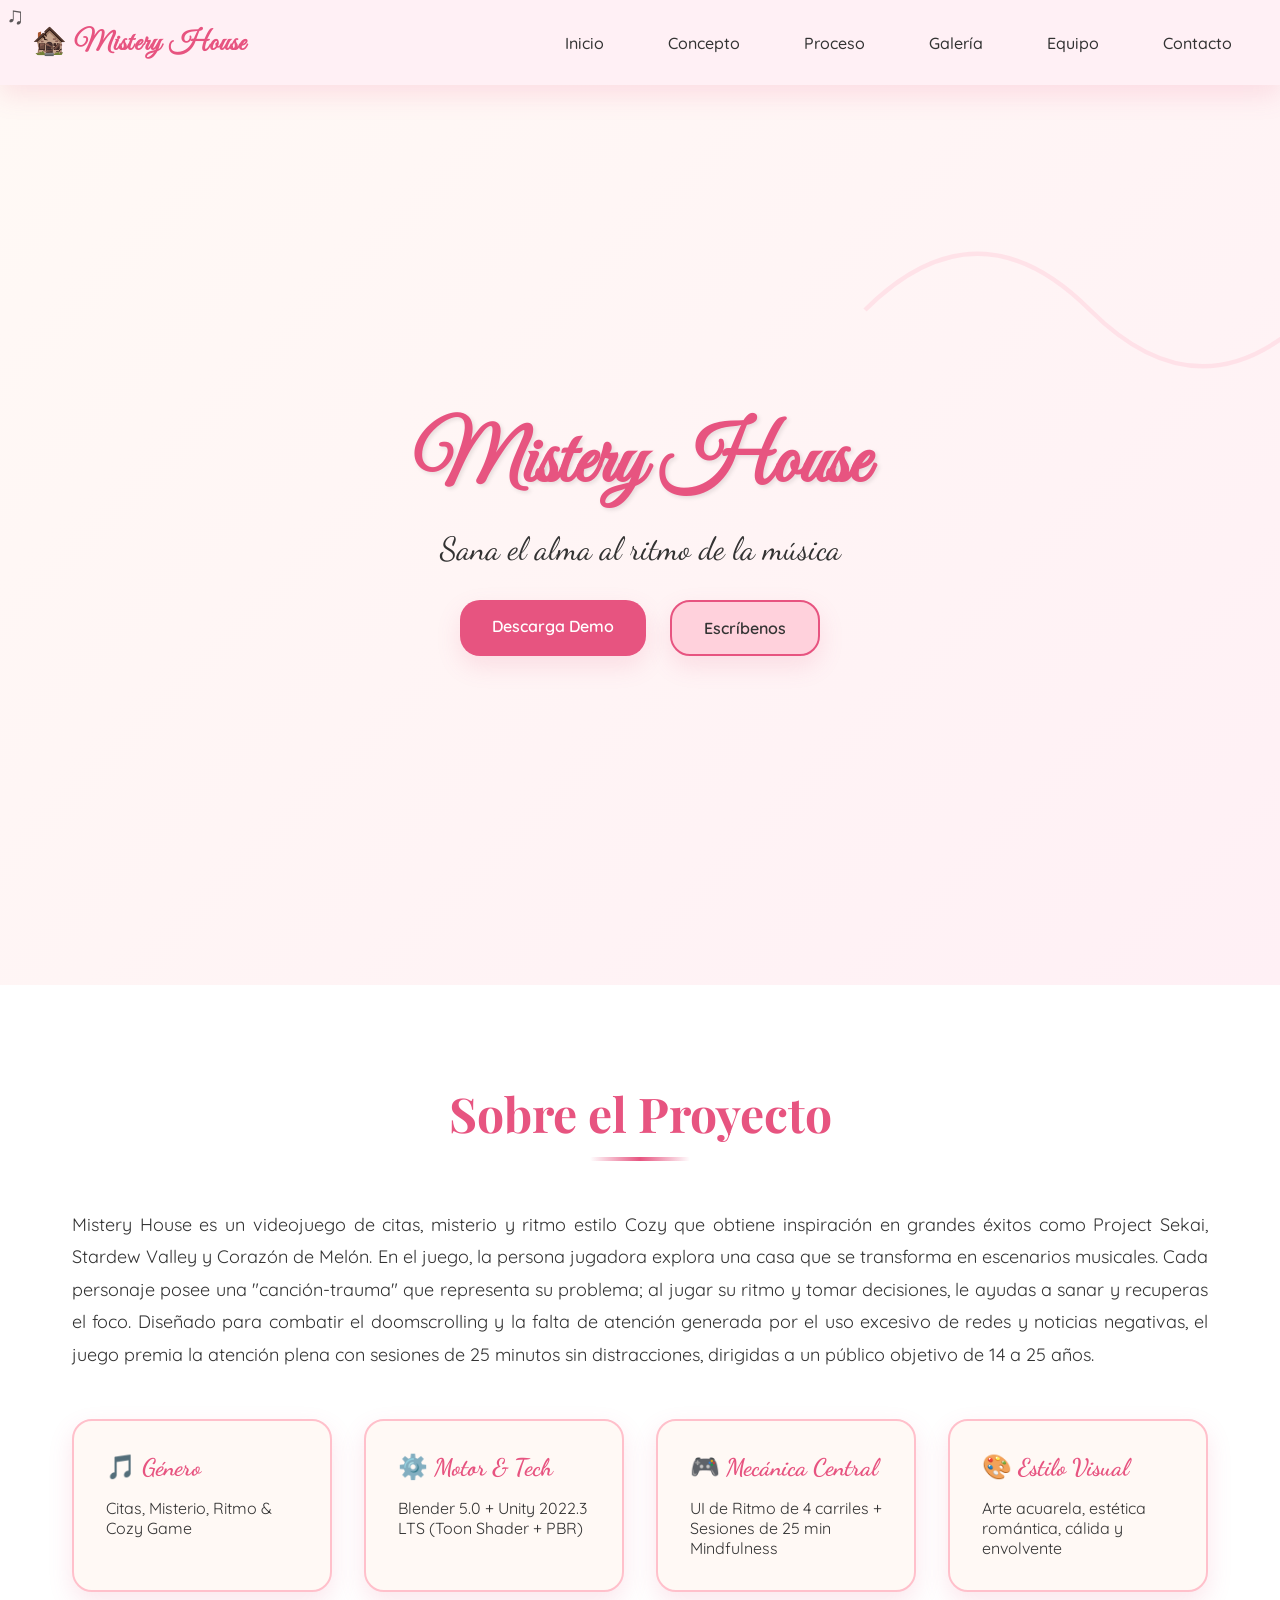
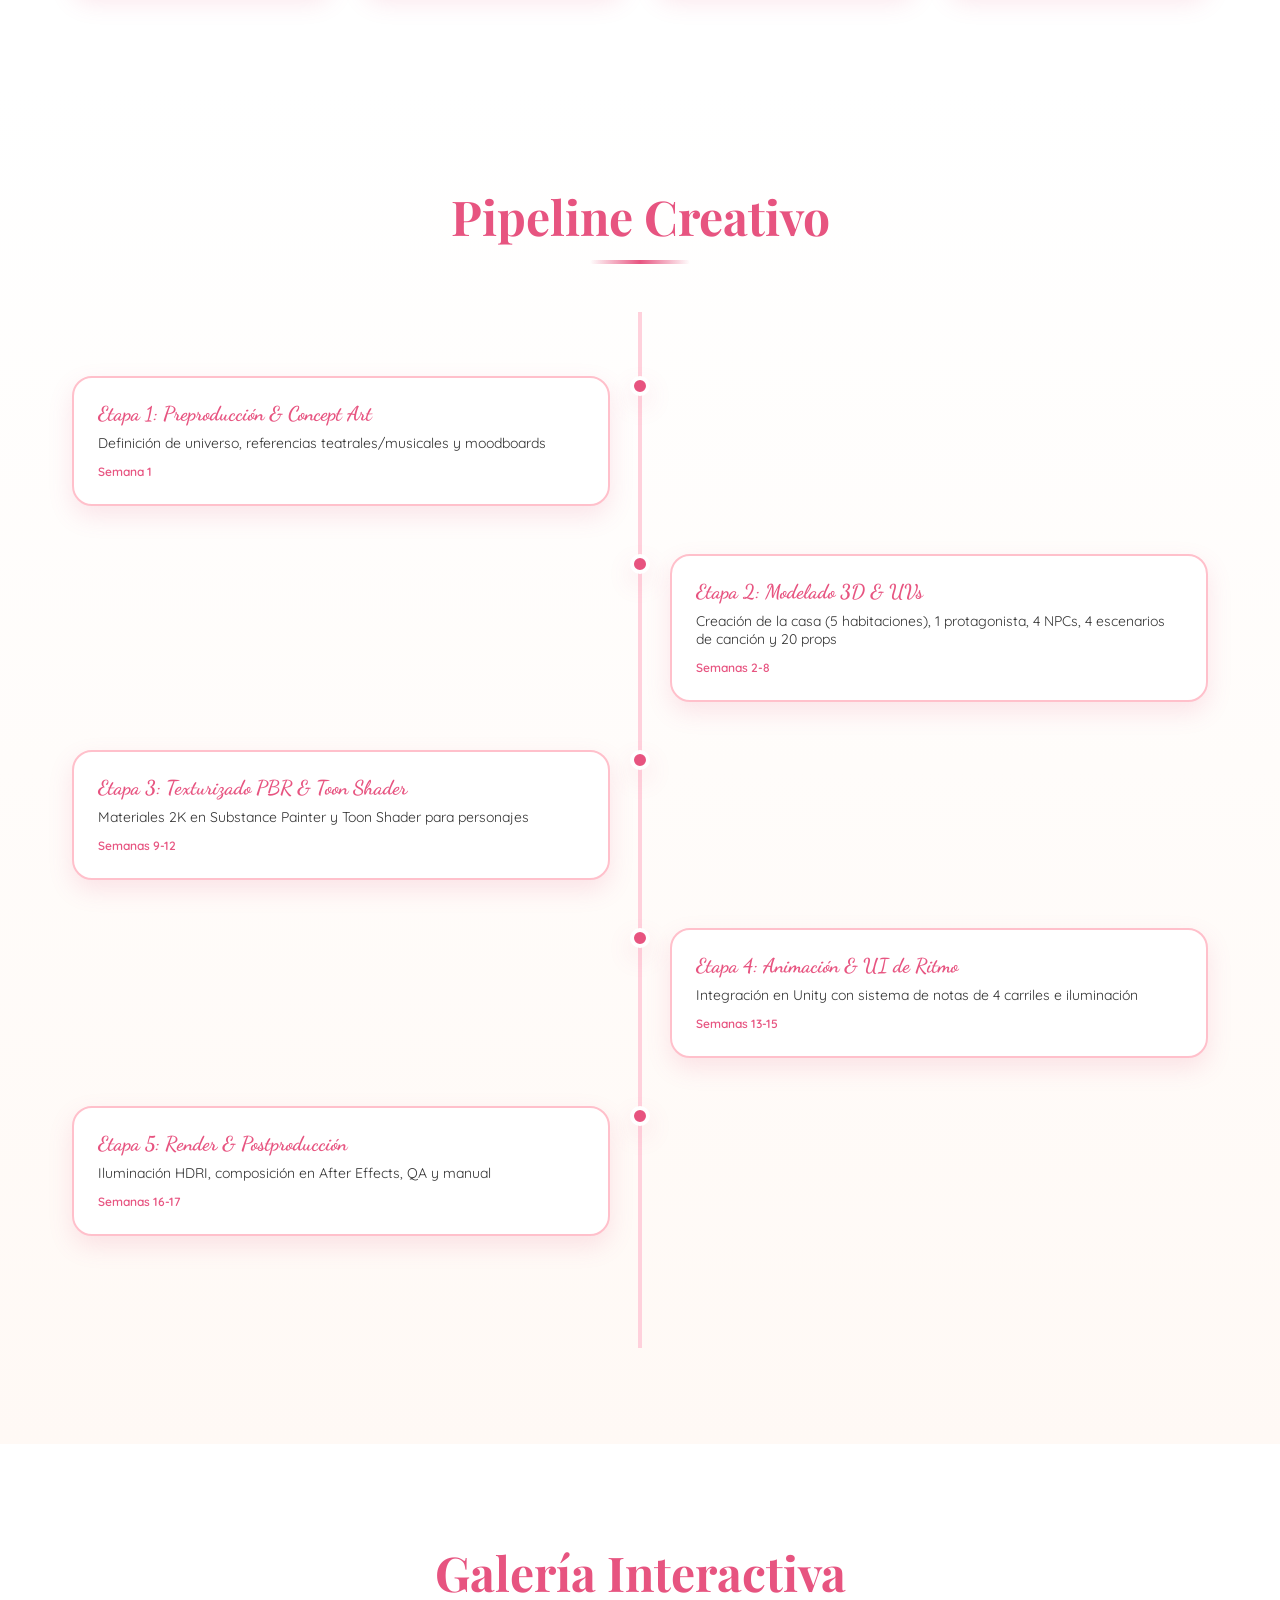
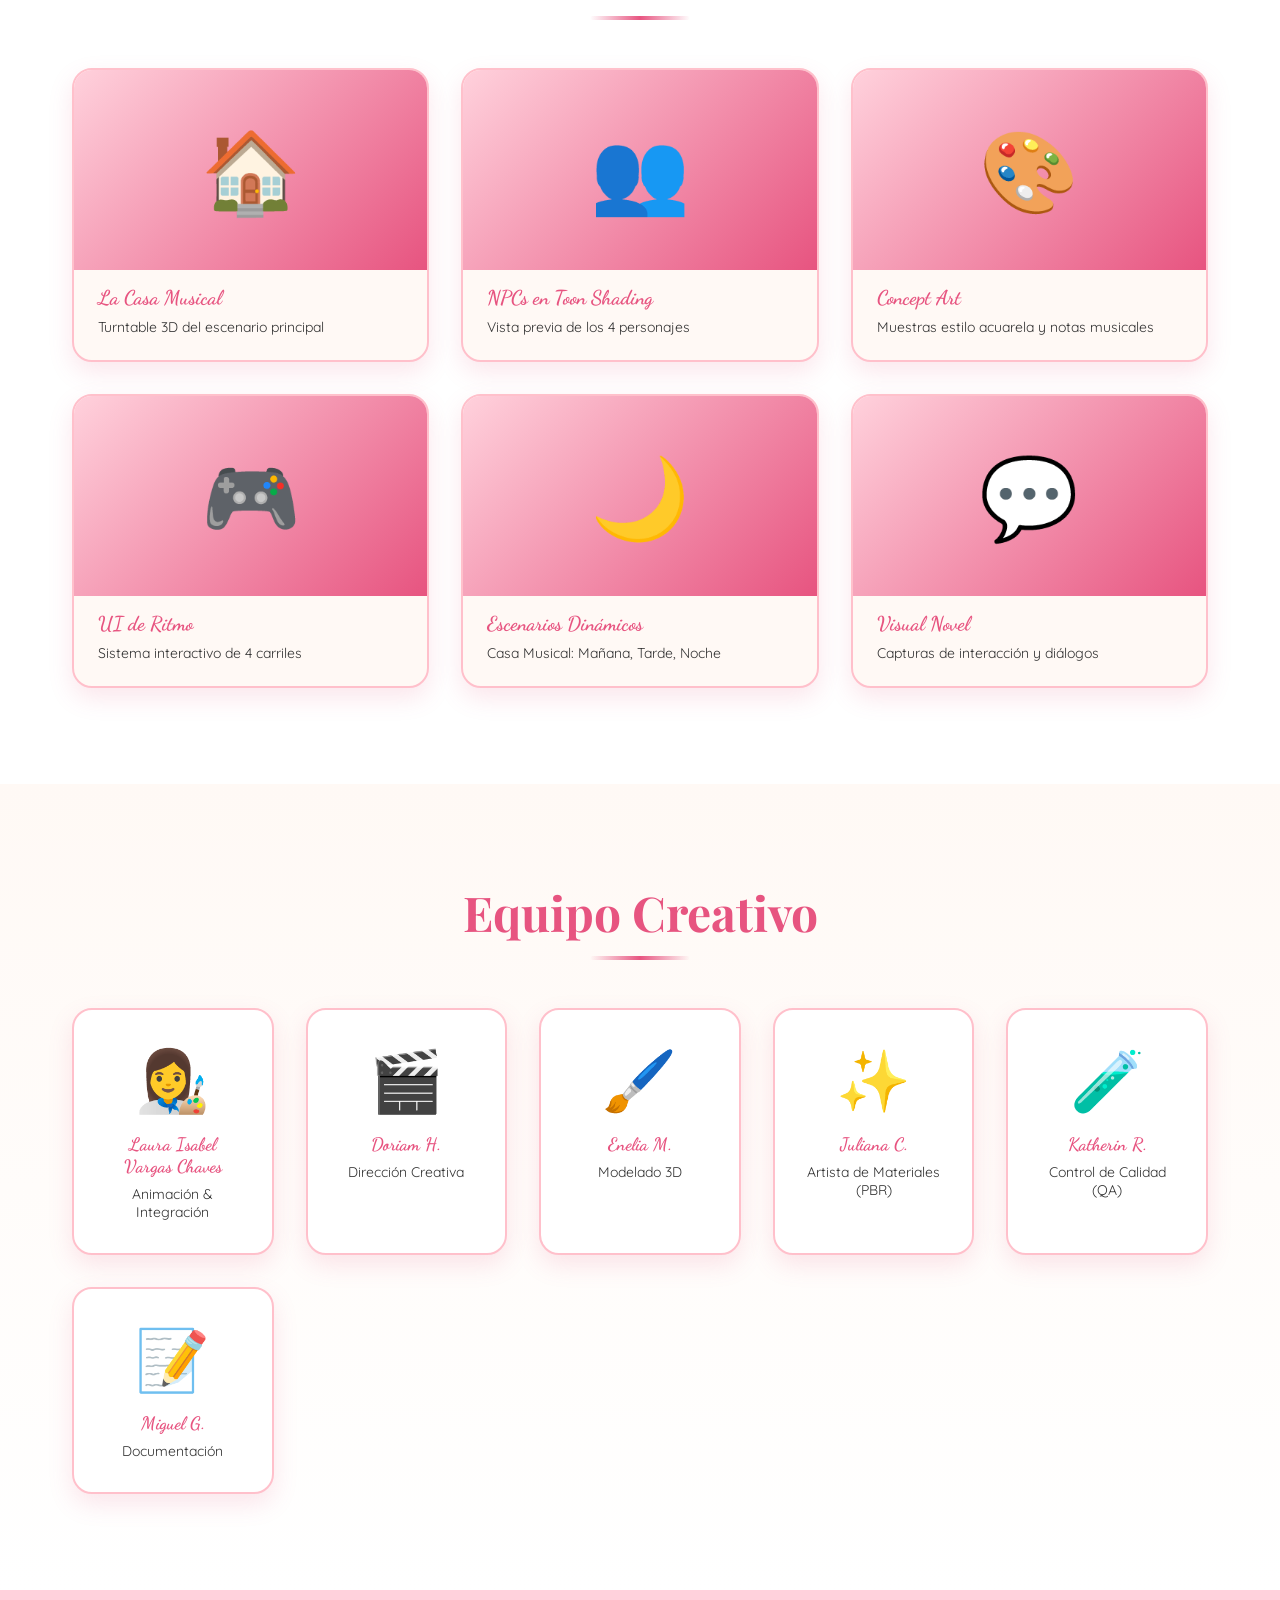
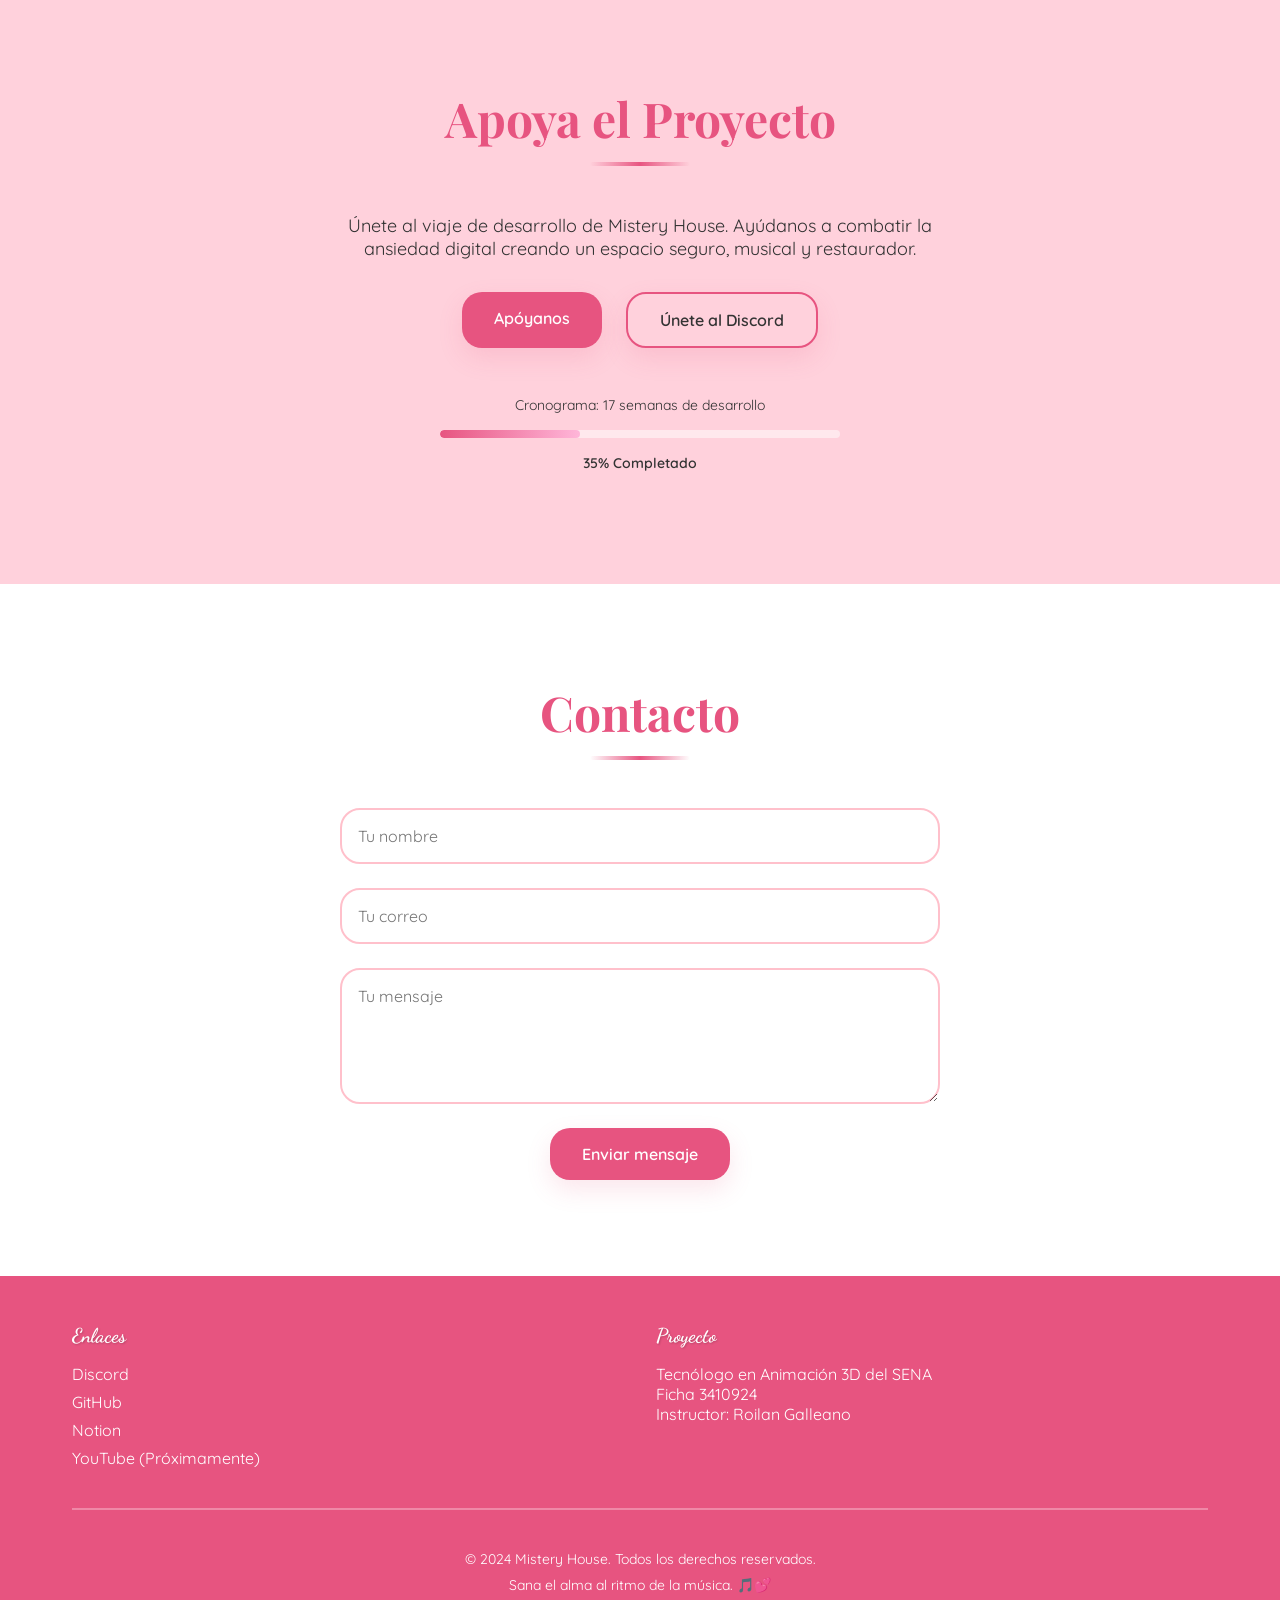
==== index.html @ 6a58ec7c "Crear sitio web oficial de Mistery House con diseño cozy y componentes interactivos" ====
<!DOCTYPE html>
<html lang="es">
<head>
    <meta charset="UTF-8">
    <meta name="viewport" content="width=device-width, initial-scale=1.0">
    <title>Mistery House - Sana el alma al ritmo de la música</title>
    <link rel="preconnect" href="https://fonts.googleapis.com">
    <link rel="preconnect" href="https://fonts.gstatic.com" crossorigin>
    <link href="https://fonts.googleapis.com/css2?family=Dancing+Script:wght@400;700&family=Great+Vibes&family=Playfair+Display:wght@400;700&family=Quicksand:wght@300;400;500;700&family=Nunito:wght@300;400;600;700&display=swap" rel="stylesheet">
    <link rel="stylesheet" href="styles.css">
</head>
<body>
    <!-- LOADER -->
    <div id="loader" class="loader">
        <div class="loader-content">
            <div class="musical-note">♫</div>
            <div class="loader-bar"></div>
            <p>Cargando Mistery House...</p>
        </div>
    </div>

    <!-- CURSOR PERSONALIZADO -->
    <div id="cursor" class="custom-cursor">♫</div>

    <!-- HEADER / NAV -->
    <header class="header">
        <nav class="navbar">
            <div class="logo">
                <h1>🏚️ Mistery House</h1>
            </div>
            <ul class="nav-links">
                <li><a href="#hero">Inicio</a></li>
                <li><a href="#concepto">Concepto</a></li>
                <li><a href="#proceso">Proceso</a></li>
                <li><a href="#galeria">Galería</a></li>
                <li><a href="#equipo">Equipo</a></li>
                <li><a href="#contacto">Contacto</a></li>
            </ul>
        </nav>
    </header>

    <!-- HERO SECTION -->
    <section id="hero" class="hero">
        <div class="hero-content">
            <h1 class="hero-title">Mistery House</h1>
            <p class="hero-subtitle">Sana el alma al ritmo de la música</p>
            <div class="hero-buttons">
                <a href="#demo" class="btn btn-primary">Descarga Demo</a>
                <a href="#contacto" class="btn btn-secondary">Escríbenos</a>
            </div>
        </div>
        <div class="hero-background"></div>
    </section>

    <!-- CONCEPTO SECTION -->
    <section id="concepto" class="concepto">
        <div class="container">
            <h2 class="section-title">Sobre el Proyecto</h2>
            <p class="concepto-texto">
                Mistery House es un videojuego de citas, misterio y ritmo estilo Cozy que obtiene inspiración en grandes éxitos como Project Sekai, Stardew Valley y Corazón de Melón. En el juego, la persona jugadora explora una casa que se transforma en escenarios musicales. Cada personaje posee una "canción-trauma" que representa su problema; al jugar su ritmo y tomar decisiones, le ayudas a sanar y recuperas el foco. Diseñado para combatir el doomscrolling y la falta de atención generada por el uso excesivo de redes y noticias negativas, el juego premia la atención plena con sesiones de 25 minutos sin distracciones, dirigidas a un público objetivo de 14 a 25 años.
            </p>
            
            <div class="pillares-grid">
                <div class="pilar-card">
                    <h3>🎵 Género</h3>
                    <p>Citas, Misterio, Ritmo & Cozy Game</p>
                </div>
                <div class="pilar-card">
                    <h3>⚙️ Motor & Tech</h3>
                    <p>Blender 5.0 + Unity 2022.3 LTS (Toon Shader + PBR)</p>
                </div>
                <div class="pilar-card">
                    <h3>🎮 Mecánica Central</h3>
                    <p>UI de Ritmo de 4 carriles + Sesiones de 25 min Mindfulness</p>
                </div>
                <div class="pilar-card">
                    <h3>🎨 Estilo Visual</h3>
                    <p>Arte acuarela, estética romántica, cálida y envolvente</p>
                </div>
            </div>
        </div>
    </section>

    <!-- PROCESO / TIMELINE -->
    <section id="proceso" class="proceso">
        <div class="container">
            <h2 class="section-title">Pipeline Creativo</h2>
            <div class="timeline-container">
                <div class="timeline-progress">
                    <div class="timeline-bar"></div>
                </div>
                
                <div class="timeline">
                    <div class="timeline-item">
                        <div class="timeline-marker"></div>
                        <div class="timeline-content">
                            <h3>Etapa 1: Preproducción & Concept Art</h3>
                            <p>Definición de universo, referencias teatrales/musicales y moodboards</p>
                            <span class="timeline-duration">Semana 1</span>
                        </div>
                    </div>
                    <div class="timeline-item">
                        <div class="timeline-marker"></div>
                        <div class="timeline-content">
                            <h3>Etapa 2: Modelado 3D & UVs</h3>
                            <p>Creación de la casa (5 habitaciones), 1 protagonista, 4 NPCs, 4 escenarios de canción y 20 props</p>
                            <span class="timeline-duration">Semanas 2-8</span>
                        </div>
                    </div>
                    <div class="timeline-item">
                        <div class="timeline-marker"></div>
                        <div class="timeline-content">
                            <h3>Etapa 3: Texturizado PBR & Toon Shader</h3>
                            <p>Materiales 2K en Substance Painter y Toon Shader para personajes</p>
                            <span class="timeline-duration">Semanas 9-12</span>
                        </div>
                    </div>
                    <div class="timeline-item">
                        <div class="timeline-marker"></div>
                        <div class="timeline-content">
                            <h3>Etapa 4: Animación & UI de Ritmo</h3>
                            <p>Integración en Unity con sistema de notas de 4 carriles e iluminación</p>
                            <span class="timeline-duration">Semanas 13-15</span>
                        </div>
                    </div>
                    <div class="timeline-item">
                        <div class="timeline-marker"></div>
                        <div class="timeline-content">
                            <h3>Etapa 5: Render & Postproducción</h3>
                            <p>Iluminación HDRI, composición en After Effects, QA y manual</p>
                            <span class="timeline-duration">Semanas 16-17</span>
                        </div>
                    </div>
                </div>
            </div>
        </div>
    </section>

    <!-- GALERÍA -->
    <section id="galeria" class="galeria">
        <div class="container">
            <h2 class="section-title">Galería Interactiva</h2>
            <div class="galeria-grid">
                <div class="galeria-card">
                    <div class="galeria-image">🏠</div>
                    <h3>La Casa Musical</h3>
                    <p>Turntable 3D del escenario principal</p>
                </div>
                <div class="galeria-card">
                    <div class="galeria-image">👥</div>
                    <h3>NPCs en Toon Shading</h3>
                    <p>Vista previa de los 4 personajes</p>
                </div>
                <div class="galeria-card">
                    <div class="galeria-image">🎨</div>
                    <h3>Concept Art</h3>
                    <p>Muestras estilo acuarela y notas musicales</p>
                </div>
                <div class="galeria-card">
                    <div class="galeria-image">🎮</div>
                    <h3>UI de Ritmo</h3>
                    <p>Sistema interactivo de 4 carriles</p>
                </div>
                <div class="galeria-card">
                    <div class="galeria-image">🌙</div>
                    <h3>Escenarios Dinámicos</h3>
                    <p>Casa Musical: Mañana, Tarde, Noche</p>
                </div>
                <div class="galeria-card">
                    <div class="galeria-image">💬</div>
                    <h3>Visual Novel</h3>
                    <p>Capturas de interacción y diálogos</p>
                </div>
            </div>
        </div>
    </section>

    <!-- EQUIPO -->
    <section id="equipo" class="equipo">
        <div class="container">
            <h2 class="section-title">Equipo Creativo</h2>
            <div class="equipo-grid">
                <div class="equipo-card">
                    <div class="equipo-avatar">👩‍🎨</div>
                    <h3>Laura Isabel Vargas Chaves</h3>
                    <p>Animación & Integración</p>
                </div>
                <div class="equipo-card">
                    <div class="equipo-avatar">🎬</div>
                    <h3>Doriam H.</h3>
                    <p>Dirección Creativa</p>
                </div>
                <div class="equipo-card">
                    <div class="equipo-avatar">🖌️</div>
                    <h3>Enelia M.</h3>
                    <p>Modelado 3D</p>
                </div>
                <div class="equipo-card">
                    <div class="equipo-avatar">✨</div>
                    <h3>Juliana C.</h3>
                    <p>Artista de Materiales (PBR)</p>
                </div>
                <div class="equipo-card">
                    <div class="equipo-avatar">🧪</div>
                    <h3>Katherin R.</h3>
                    <p>Control de Calidad (QA)</p>
                </div>
                <div class="equipo-card">
                    <div class="equipo-avatar">📝</div>
                    <h3>Miguel G.</h3>
                    <p>Documentación</p>
                </div>
            </div>
        </div>
    </section>

    <!-- APOYA / PARTICIPA -->
    <section id="apoya" class="apoya">
        <div class="container">
            <h2 class="section-title">Apoya el Proyecto</h2>
            <p class="apoya-texto">
                Únete al viaje de desarrollo de Mistery House. Ayúdanos a combatir la ansiedad digital creando un espacio seguro, musical y restaurador.
            </p>
            <div class="apoya-buttons">
                <a href="https://notion.so/misteryhouse" class="btn btn-primary" target="_blank">Apóyanos</a>
                <a href="https://discord.gg/misteryhouse" class="btn btn-secondary" target="_blank">Únete al Discord</a>
            </div>
            <div class="progress-bar-container">
                <p>Cronograma: 17 semanas de desarrollo</p>
                <div class="progress-bar">
                    <div class="progress-fill" style="width: 35%;"></div>
                </div>
                <p class="progress-text">35% Completado</p>
            </div>
        </div>
    </section>

    <!-- CONTACTO / FOOTER -->
    <section id="contacto" class="contacto">
        <div class="container">
            <h2 class="section-title">Contacto</h2>
            <form class="contacto-form" id="contactForm">
                <input type="text" placeholder="Tu nombre" required>
                <input type="email" placeholder="Tu correo" required>
                <textarea placeholder="Tu mensaje" rows="5" required></textarea>
                <button type="submit" class="btn btn-primary">Enviar mensaje</button>
            </form>
        </div>
    </section>

    <!-- FOOTER -->
    <footer class="footer">
        <div class="container">
            <div class="footer-content">
                <div class="footer-section">
                    <h4>Enlaces</h4>
                    <ul>
                        <li><a href="https://discord.gg/misteryhouse" target="_blank">Discord</a></li>
                        <li><a href="https://github.com/LauraVargasTXT/mistery-house" target="_blank">GitHub</a></li>
                        <li><a href="https://notion.so/misteryhouse" target="_blank">Notion</a></li>
                        <li><a href="#">YouTube (Próximamente)</a></li>
                    </ul>
                </div>
                <div class="footer-section">
                    <h4>Proyecto</h4>
                    <p>Tecnólogo en Animación 3D del SENA<br>Ficha 3410924<br>Instructor: Roilan Galleano</p>
                </div>
            </div>
            <div class="footer-bottom">
                <p>&copy; 2024 Mistery House. Todos los derechos reservados.</p>
                <p>Sana el alma al ritmo de la música. 🎵💕</p>
            </div>
        </div>
    </footer>

    <script src="script.js"></script>
</body>
</html>
---- styles.css ----
:root {
  --primary-color: #FFD1DC;
  --secondary-color: #FFF9F5;
  --accent-color: #E75480;
  --bg-color: #FFF0F5;
  --text-color: #333;
  --shadow: 0 10px 25px rgba(231, 84, 128, 0.15);
  --border-radius: 20px;
}

* {
  margin: 0;
  padding: 0;
  box-sizing: border-box;
}

body {
  font-family: 'Quicksand', 'Nunito', sans-serif;
  background-color: var(--bg-color);
  color: var(--text-color);
  overflow-x: hidden;
  cursor: none;
}

/* CUSTOM CURSOR */
.custom-cursor {
  position: fixed;
  width: 30px;
  height: 30px;
  pointer-events: none;
  display: flex;
  align-items: center;
  justify-content: center;
  font-size: 24px;
  z-index: 9999;
  mix-blend-mode: multiply;
  opacity: 0.8;
}

/* LOADER */
.loader {
  position: fixed;
  top: 0;
  left: 0;
  width: 100%;
  height: 100%;
  background: linear-gradient(135deg, var(--secondary-color), var(--primary-color));
  display: flex;
  justify-content: center;
  align-items: center;
  z-index: 10000;
  animation: fadeOut 0.6s ease-out 2s forwards;
}

.loader-content {
  text-align: center;
}

.musical-note {
  font-size: 60px;
  margin-bottom: 20px;
  animation: bounce 0.6s ease-in-out infinite;
}

.loader-bar {
  width: 200px;
  height: 4px;
  background: var(--accent-color);
  border-radius: 2px;
  margin: 20px auto;
  animation: slideRight 2s ease-in-out infinite;
}

.loader p {
  font-family: 'Dancing Script', cursive;
  color: var(--accent-color);
  font-size: 18px;
}

@keyframes bounce {
  0%, 100% { transform: translateY(0); }
  50% { transform: translateY(-10px); }
}

@keyframes slideRight {
  0% { width: 0; }
  50% { width: 200px; }
  100% { width: 0; }
}

@keyframes fadeOut {
  to { opacity: 0; visibility: hidden; }
}

/* HEADER / NAV */
.header {
  position: sticky;
  top: 0;
  z-index: 100;
  background: rgba(255, 240, 245, 0.95);
  backdrop-filter: blur(10px);
  box-shadow: var(--shadow);
}

.navbar {
  display: flex;
  justify-content: space-between;
  align-items: center;
  padding: 1.5rem 2rem;
  max-width: 1400px;
  margin: 0 auto;
}

.logo h1 {
  font-family: 'Great Vibes', cursive;
  font-size: 28px;
  color: var(--accent-color);
  letter-spacing: 1px;
}

.nav-links {
  display: flex;
  list-style: none;
  gap: 2rem;
}

.nav-links a {
  text-decoration: none;
  color: var(--text-color);
  font-weight: 500;
  transition: color 0.3s ease;
  padding: 0.5rem 1rem;
}

.nav-links a:hover {
  color: var(--accent-color);
  text-shadow: 0 0 10px rgba(231, 84, 128, 0.3);
}

/* HERO SECTION */
.hero {
  position: relative;
  height: 100vh;
  display: flex;
  justify-content: center;
  align-items: center;
  overflow: hidden;
  background: linear-gradient(135deg, var(--secondary-color), var(--bg-color));
}

.hero-background {
  position: absolute;
  top: 0;
  right: 0;
  width: 50%;
  height: 100%;
  background: url('data:image/svg+xml,<svg xmlns="http://www.w3.org/2000/svg" viewBox="0 0 400 400"><path d="M100,100 Q150,50 200,100 T300,100" fill="none" stroke="%23FFD1DC" stroke-width="2"/></svg>');
  background-size: cover;
  opacity: 0.5;
  animation: parallax 10s ease-in-out infinite;
}

@keyframes parallax {
  0%, 100% { transform: translateY(0); }
  50% { transform: translateY(20px); }
}

.hero-content {
  position: relative;
  z-index: 10;
  text-align: center;
  animation: fadeInUp 0.8s ease-out;
}

.hero-title {
  font-family: 'Great Vibes', cursive;
  font-size: 80px;
  color: var(--accent-color);
  margin-bottom: 1rem;
  text-shadow: 2px 2px 4px rgba(0, 0, 0, 0.1);
}

.hero-subtitle {
  font-family: 'Dancing Script', cursive;
  font-size: 32px;
  color: var(--text-color);
  margin-bottom: 2rem;
}

.hero-buttons {
  display: flex;
  gap: 1.5rem;
  justify-content: center;
  flex-wrap: wrap;
}

@keyframes fadeInUp {
  from {
    opacity: 0;
    transform: translateY(30px);
  }
  to {
    opacity: 1;
    transform: translateY(0);
  }
}

/* BUTTONS */
.btn {
  padding: 1rem 2rem;
  border: none;
  border-radius: var(--border-radius);
  font-family: 'Quicksand', sans-serif;
  font-size: 16px;
  font-weight: 600;
  cursor: pointer;
  text-decoration: none;
  display: inline-block;
  transition: all 0.3s ease;
  box-shadow: var(--shadow);
}

.btn-primary {
  background-color: var(--accent-color);
  color: white;
}

.btn-primary:hover {
  transform: translateY(-3px);
  box-shadow: 0 15px 35px rgba(231, 84, 128, 0.3);
  animation: pulse 0.6s ease-out;
}

.btn-secondary {
  background-color: var(--primary-color);
  color: var(--text-color);
  border: 2px solid var(--accent-color);
}

.btn-secondary:hover {
  transform: translateY(-3px);
  box-shadow: 0 15px 35px rgba(231, 84, 128, 0.2);
}

@keyframes pulse {
  0% {
    box-shadow: 0 0 0 0 rgba(231, 84, 128, 0.7);
  }
  70% {
    box-shadow: 0 0 0 15px rgba(231, 84, 128, 0);
  }
  100% {
    box-shadow: 0 0 0 0 rgba(231, 84, 128, 0);
  }
}

/* CONTAINER */
.container {
  max-width: 1200px;
  margin: 0 auto;
  padding: 0 2rem;
}

/* SECTION TITLE */
.section-title {
  font-family: 'Playfair Display', serif;
  font-size: 48px;
  color: var(--accent-color);
  text-align: center;
  margin-bottom: 3rem;
  position: relative;
  padding-bottom: 1rem;
}

.section-title::after {
  content: '';
  position: absolute;
  bottom: 0;
  left: 50%;
  transform: translateX(-50%);
  width: 100px;
  height: 4px;
  background: linear-gradient(90deg, transparent, var(--accent-color), transparent);
  border-radius: 2px;
}

/* CONCEPTO SECTION */
.concepto {
  padding: 6rem 0;
  background: white;
}

.concepto-texto {
  font-size: 18px;
  line-height: 1.8;
  color: var(--text-color);
  margin-bottom: 3rem;
  text-align: justify;
}

.pillares-grid {
  display: grid;
  grid-template-columns: repeat(auto-fit, minmax(250px, 1fr));
  gap: 2rem;
}

.pilar-card {
  background: var(--secondary-color);
  padding: 2rem;
  border-radius: var(--border-radius);
  border: 2px solid #FFC0CB;
  box-shadow: var(--shadow);
  transition: all 0.3s ease;
  animation: revealOnScroll 0.6s ease-out both;
}

.pilar-card:nth-child(1) { animation-delay: 0.1s; }
.pilar-card:nth-child(2) { animation-delay: 0.2s; }
.pilar-card:nth-child(3) { animation-delay: 0.3s; }
.pilar-card:nth-child(4) { animation-delay: 0.4s; }

.pilar-card h3 {
  font-family: 'Dancing Script', cursive;
  font-size: 24px;
  color: var(--accent-color);
  margin-bottom: 1rem;
}

.pilar-card p {
  font-size: 16px;
  color: var(--text-color);
}

.pilar-card:hover {
  transform: translateY(-5px) scale(1.02);
  box-shadow: 0 20px 40px rgba(231, 84, 128, 0.2);
}

@keyframes revealOnScroll {
  from {
    opacity: 0;
    transform: translateY(20px);
  }
  to {
    opacity: 1;
    transform: translateY(0);
  }
}

/* PROCESO / TIMELINE */
.proceso {
  padding: 6rem 0;
  background: linear-gradient(180deg, white, var(--secondary-color));
}

.timeline-container {
  position: relative;
  padding: 2rem 0;
}

.timeline-progress {
  position: absolute;
  left: 50%;
  top: 0;
  height: 100%;
  width: 4px;
  background: #FFD1DC;
  transform: translateX(-50%);
}

.timeline-bar {
  height: 0%;
  background: linear-gradient(180deg, var(--accent-color), #FFD1DC);
  width: 100%;
  border-radius: 2px;
  transition: height 0.3s ease;
}

.timeline {
  position: relative;
  padding: 2rem 0;
}

.timeline-item {
  display: flex;
  margin-bottom: 3rem;
  position: relative;
}

.timeline-item:nth-child(odd) {
  flex-direction: row;
}

.timeline-item:nth-child(even) {
  flex-direction: row-reverse;
}

.timeline-marker {
  position: absolute;
  left: 50%;
  top: 0;
  width: 20px;
  height: 20px;
  background: var(--accent-color);
  border-radius: 50%;
  transform: translateX(-50%);
  border: 4px solid white;
  box-shadow: var(--shadow);
}

.timeline-content {
  width: calc(50% - 30px);
  padding: 1.5rem;
  background: white;
  border-radius: var(--border-radius);
  border: 2px solid #FFC0CB;
  box-shadow: var(--shadow);
}

.timeline-item:nth-child(odd) .timeline-content {
  margin-right: 30px;
}

.timeline-item:nth-child(even) .timeline-content {
  margin-left: 30px;
}

.timeline-content h3 {
  font-family: 'Dancing Script', cursive;
  color: var(--accent-color);
  margin-bottom: 0.5rem;
  font-size: 20px;
}

.timeline-content p {
  font-size: 14px;
  color: var(--text-color);
  margin-bottom: 0.5rem;
}

.timeline-duration {
  font-size: 12px;
  color: var(--accent-color);
  font-weight: 600;
}

/* GALERÍA */
.galeria {
  padding: 6rem 0;
  background: white;
}

.galeria-grid {
  display: grid;
  grid-template-columns: repeat(auto-fit, minmax(280px, 1fr));
  gap: 2rem;
}

.galeria-card {
  background: var(--secondary-color);
  border-radius: var(--border-radius);
  border: 2px solid #FFC0CB;
  overflow: hidden;
  box-shadow: var(--shadow);
  transition: all 0.3s ease;
  cursor: pointer;
}

.galeria-image {
  width: 100%;
  height: 200px;
  background: linear-gradient(135deg, var(--primary-color), var(--accent-color));
  display: flex;
  justify-content: center;
  align-items: center;
  font-size: 80px;
  transition: transform 0.3s ease;
}

.galeria-card:hover .galeria-image {
  transform: scale(1.1) rotateZ(2deg);
}

.galeria-card > h3 {
  padding: 1rem 1.5rem 0.5rem;
  font-family: 'Dancing Script', cursive;
  color: var(--accent-color);
  font-size: 20px;
}

.galeria-card > p {
  padding: 0 1.5rem 1.5rem;
  font-size: 14px;
  color: var(--text-color);
}

.galeria-card:hover {
  transform: translateY(-10px) scale(1.02);
  box-shadow: 0 20px 50px rgba(231, 84, 128, 0.25);
}

/* EQUIPO */
.equipo {
  padding: 6rem 0;
  background: linear-gradient(180deg, var(--secondary-color), white);
}

.equipo-grid {
  display: grid;
  grid-template-columns: repeat(auto-fit, minmax(200px, 1fr));
  gap: 2rem;
}

.equipo-card {
  background: white;
  border-radius: var(--border-radius);
  border: 2px solid #FFC0CB;
  padding: 2rem;
  text-align: center;
  box-shadow: var(--shadow);
  transition: all 0.3s ease;
}

.equipo-avatar {
  font-size: 60px;
  margin-bottom: 1rem;
  display: block;
}

.equipo-card h3 {
  font-family: 'Dancing Script', cursive;
  color: var(--accent-color);
  font-size: 18px;
  margin-bottom: 0.5rem;
}

.equipo-card p {
  font-size: 14px;
  color: var(--text-color);
}

.equipo-card:hover {
  transform: translateY(-8px) scale(1.05);
  box-shadow: 0 15px 40px rgba(231, 84, 128, 0.2);
}

/* APOYA SECTION */
.apoya {
  padding: 6rem 0;
  background: var(--primary-color);
  text-align: center;
}

.apoya-texto {
  font-size: 18px;
  margin-bottom: 2rem;
  max-width: 600px;
  margin-left: auto;
  margin-right: auto;
  color: var(--text-color);
}

.apoya-buttons {
  display: flex;
  gap: 1.5rem;
  justify-content: center;
  margin-bottom: 3rem;
  flex-wrap: wrap;
}

.progress-bar-container {
  max-width: 400px;
  margin: 0 auto;
}

.progress-bar-container p {
  font-size: 14px;
  color: var(--text-color);
  margin-bottom: 1rem;
}

.progress-bar {
  width: 100%;
  height: 8px;
  background: rgba(255, 255, 255, 0.5);
  border-radius: 4px;
  overflow: hidden;
  margin-bottom: 1rem;
}

.progress-fill {
  height: 100%;
  background: linear-gradient(90deg, var(--accent-color), #FFB6D9);
  border-radius: 4px;
  transition: width 0.3s ease;
}

.progress-text {
  font-size: 14px;
  font-weight: 600;
  color: var(--accent-color);
}

/* CONTACTO */
.contacto {
  padding: 6rem 0;
  background: white;
}

.contacto-form {
  max-width: 600px;
  margin: 0 auto;
  display: flex;
  flex-direction: column;
  gap: 1.5rem;
}

.contacto-form input,
.contacto-form textarea {
  padding: 1rem;
  border: 2px solid #FFC0CB;
  border-radius: var(--border-radius);
  font-family: 'Quicksand', sans-serif;
  font-size: 16px;
  resize: vertical;
  transition: all 0.3s ease;
}

.contacto-form input:focus,
.contacto-form textarea:focus {
  outline: none;
  border-color: var(--accent-color);
  box-shadow: 0 0 10px rgba(231, 84, 128, 0.3);
}

.contacto-form button {
  align-self: center;
}

/* FOOTER */
.footer {
  background: var(--accent-color);
  color: white;
  padding: 3rem 0;
}

.footer-content {
  display: grid;
  grid-template-columns: repeat(auto-fit, minmax(250px, 1fr));
  gap: 2rem;
  margin-bottom: 2rem;
}

.footer-section h4 {
  font-family: 'Dancing Script', cursive;
  font-size: 20px;
  margin-bottom: 1rem;
  text-shadow: 1px 1px 2px rgba(0, 0, 0, 0.2);
}

.footer-section ul {
  list-style: none;
}

.footer-section a {
  color: white;
  text-decoration: none;
  transition: opacity 0.3s ease;
}

.footer-section a:hover {
  opacity: 0.7;
  text-decoration: underline;
}

.footer-section li {
  margin-bottom: 0.5rem;
}

.footer-bottom {
  text-align: center;
  border-top: 2px solid rgba(255, 255, 255, 0.3);
  padding-top: 2rem;
}

.footer-bottom p {
  font-size: 14px;
  margin: 0.5rem 0;
}

/* RESPONSIVE */
@media (max-width: 768px) {
  .hero-title {
    font-size: 48px;
  }
  
  .hero-subtitle {
    font-size: 24px;
  }
  
  .section-title {
    font-size: 36px;
  }
  
  .nav-links {
    gap: 1rem;
    flex-wrap: wrap;
  }
  
  .timeline-item:nth-child(odd),
  .timeline-item:nth-child(even) {
    flex-direction: row !important;
  }
  
  .timeline-content {
    width: calc(100% - 60px) !important;
    margin-left: 30px !important;
    margin-right: 0 !important;
  }
  
  .pillares-grid {
    grid-template-columns: 1fr;
  }
  
  .galeria-grid {
    grid-template-columns: 1fr;
  }
  
  .equipo-grid {
    grid-template-columns: repeat(2, 1fr);
  }
}
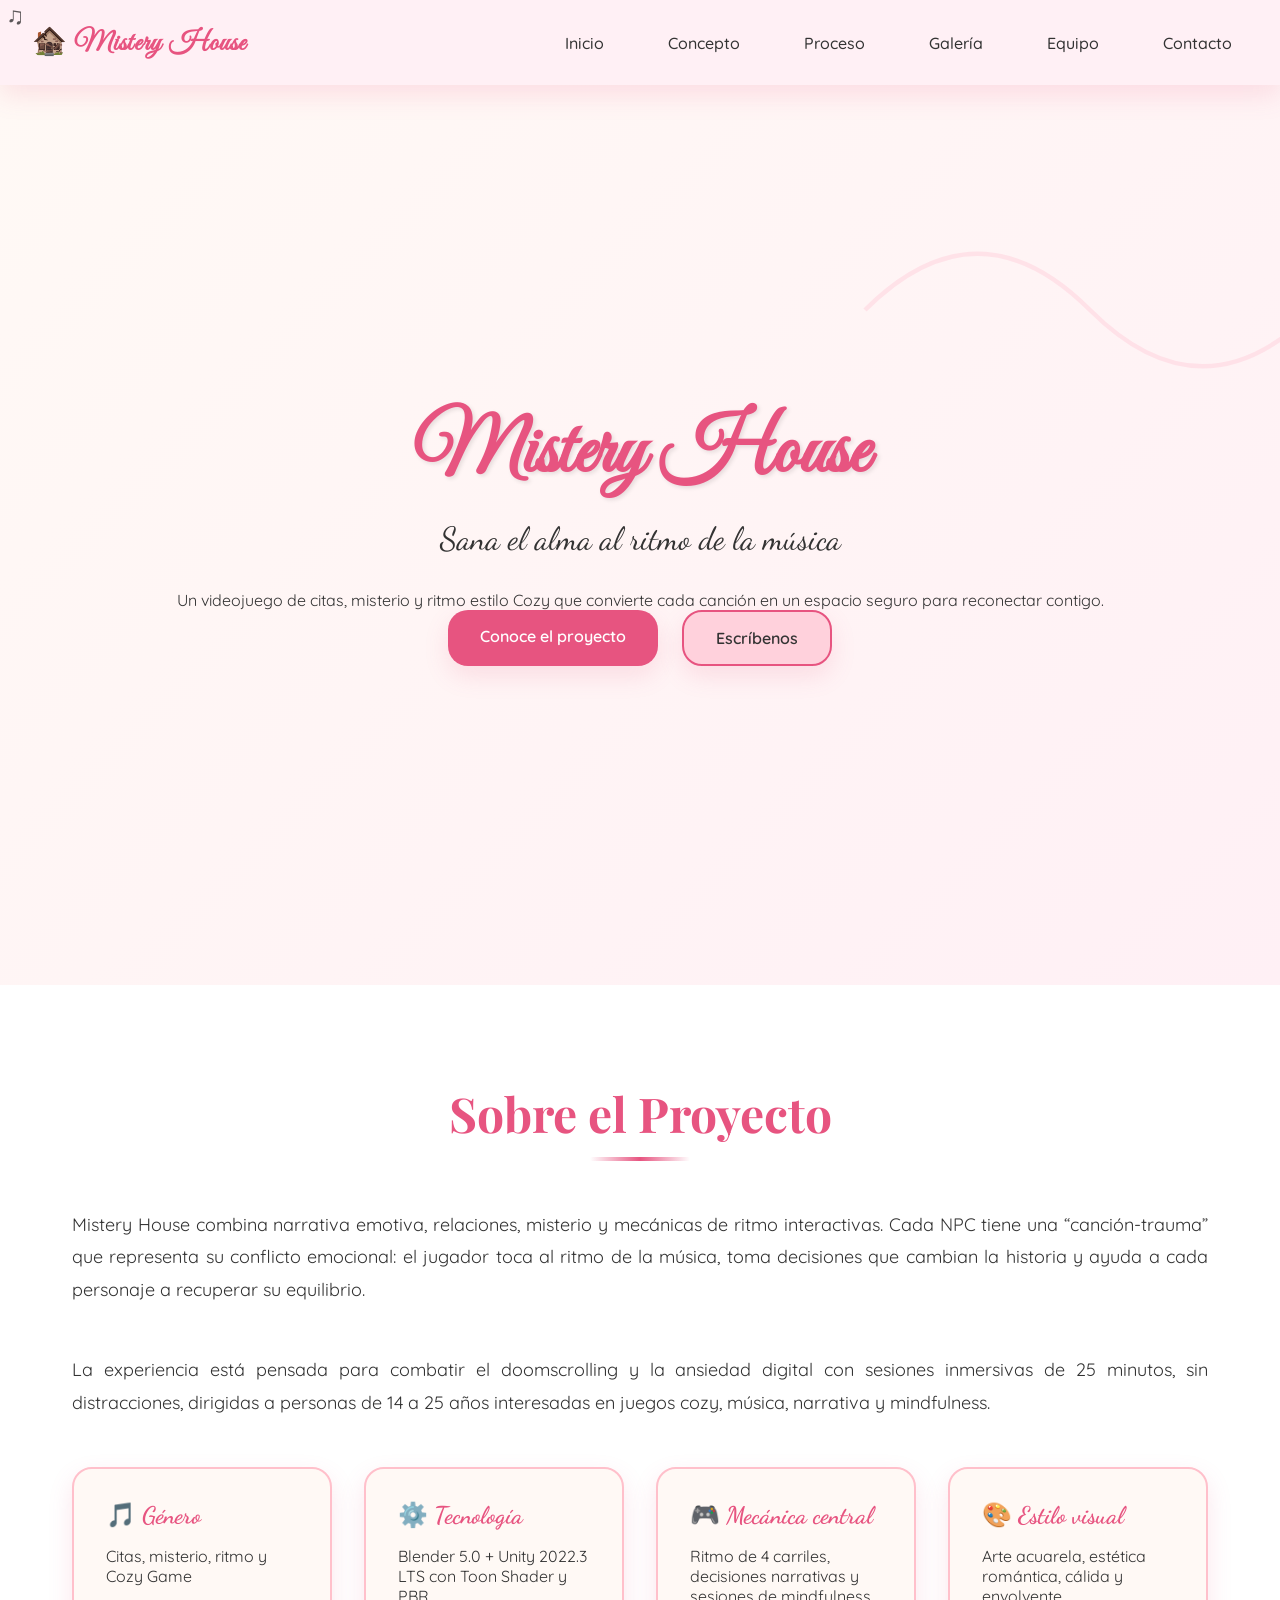
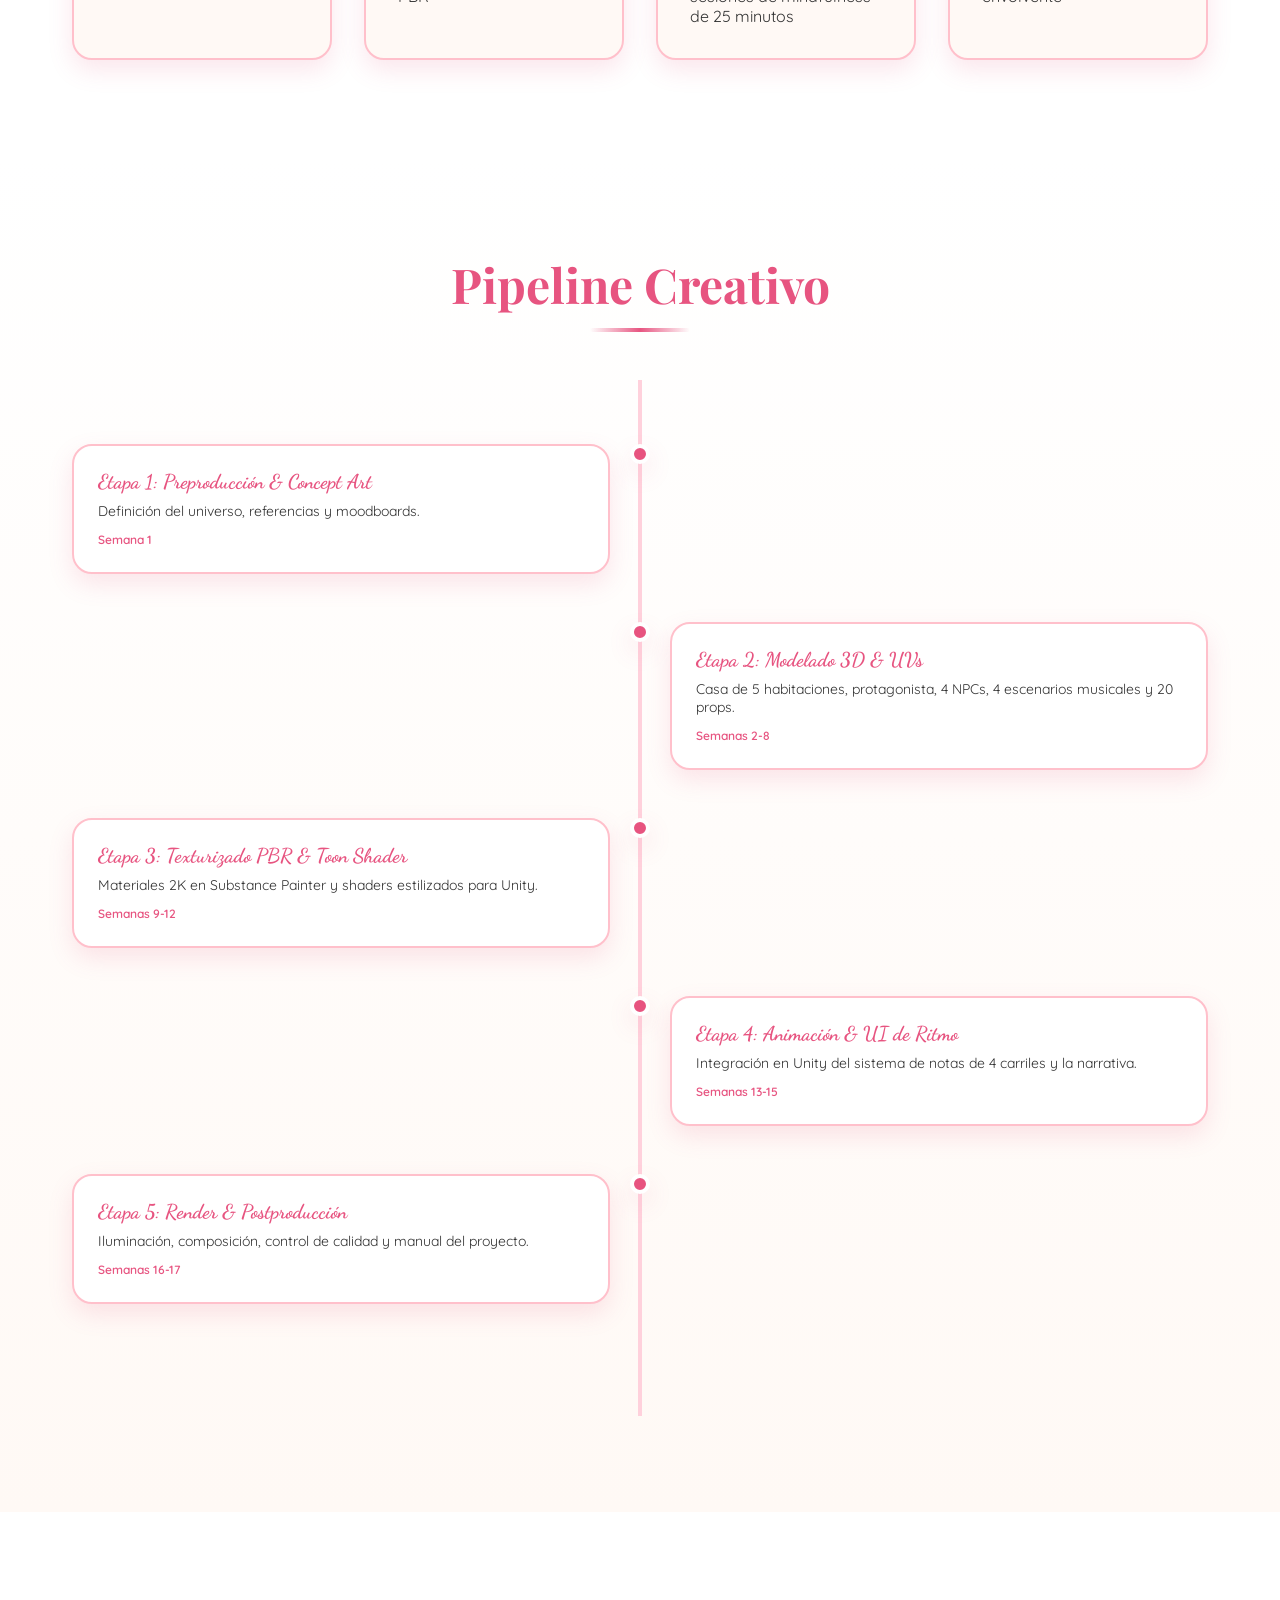
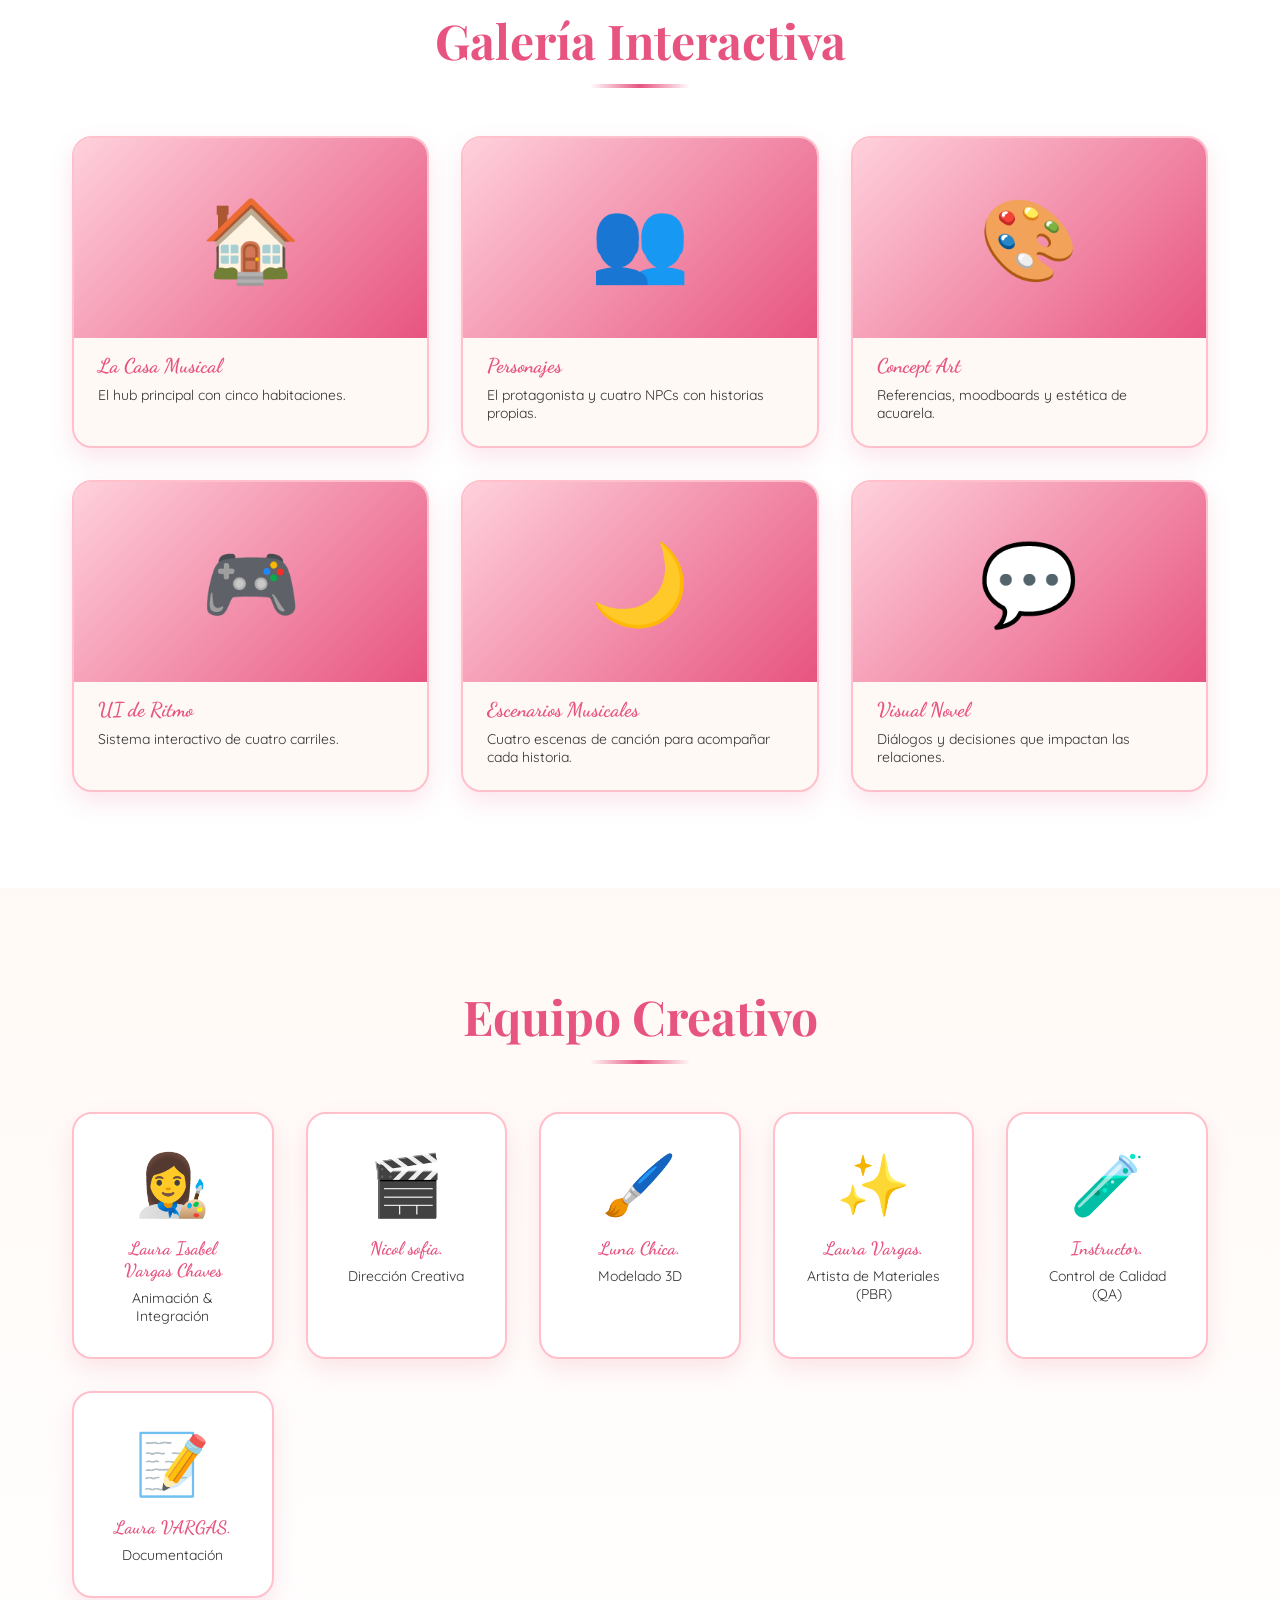
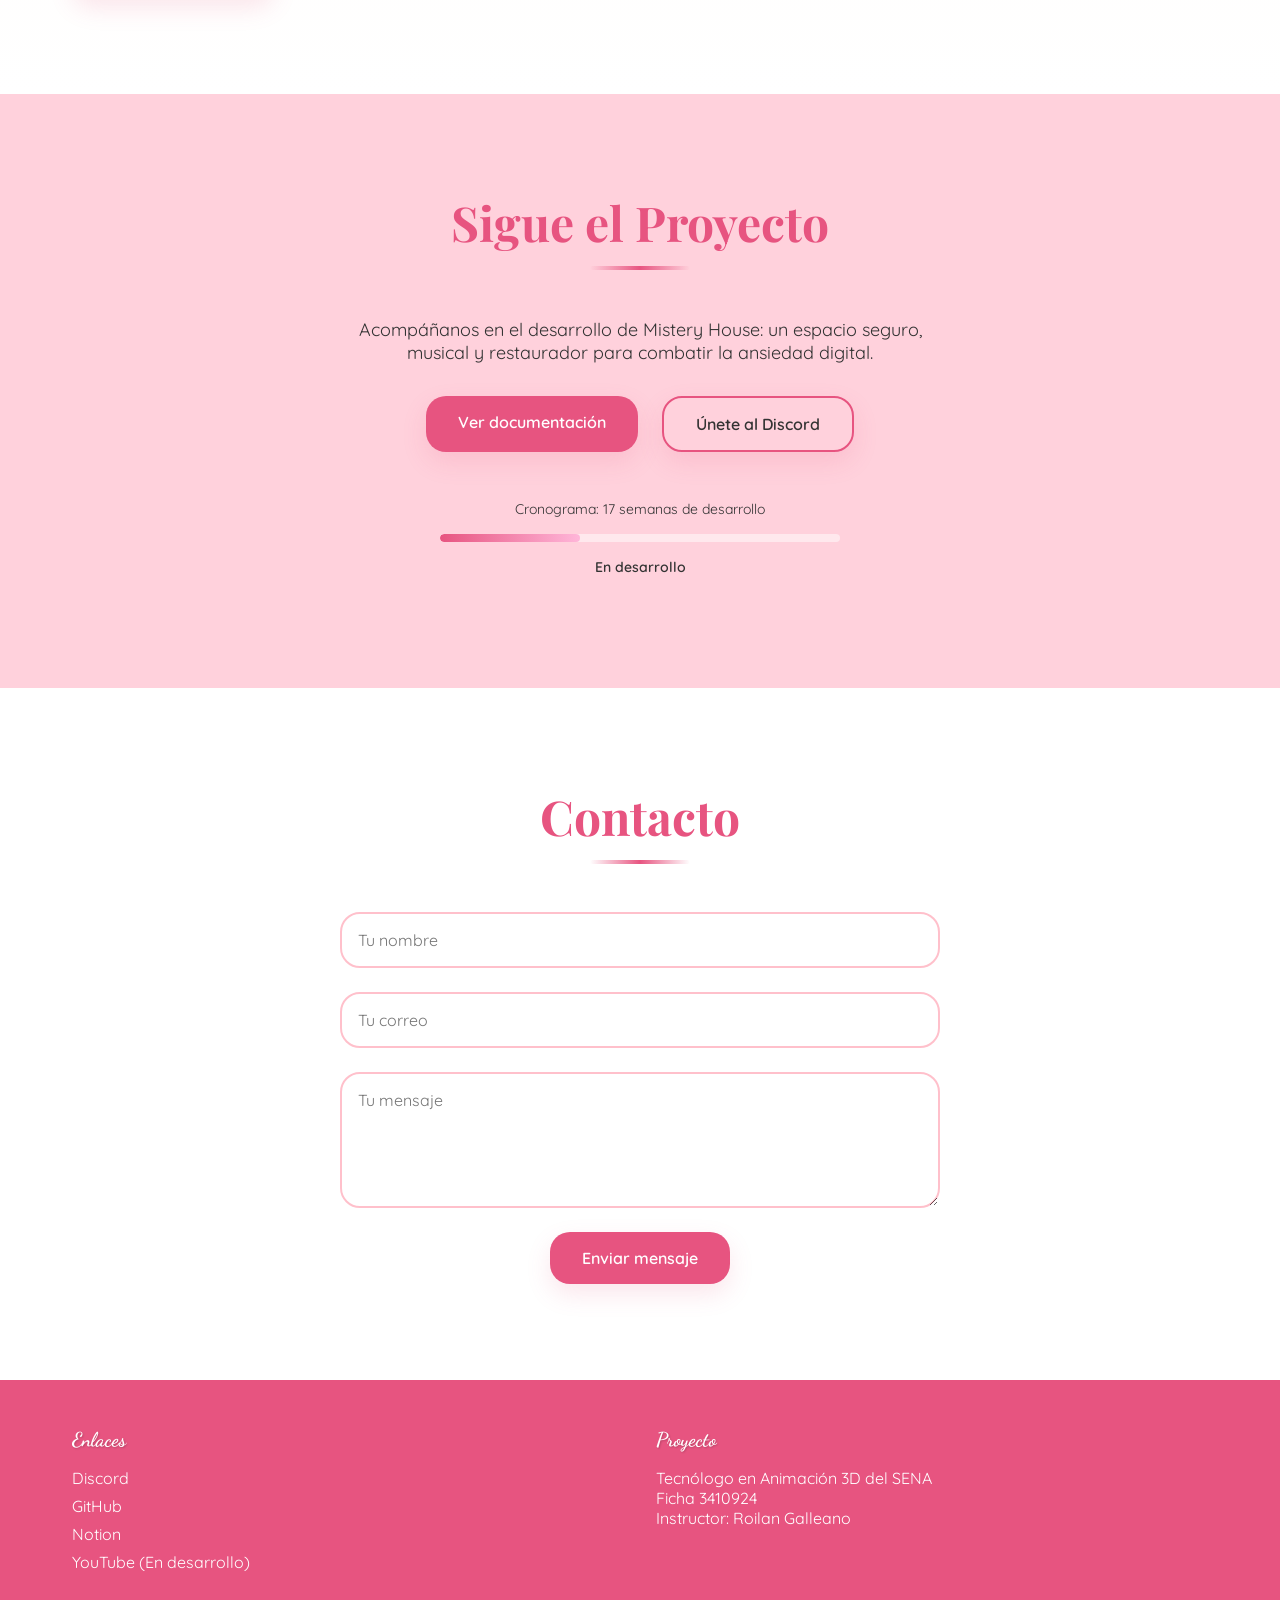
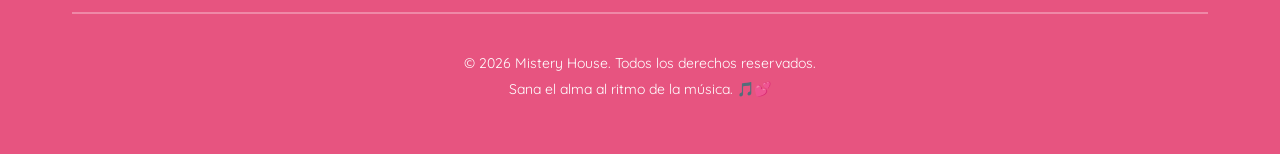
==== commit 9e7fb52a: "Actualiza enlaces y equipo de Mistery House" ====
--- a/index.html
+++ b/index.html
@@ -3,6 +3,7 @@
 <head>
     <meta charset="UTF-8">
     <meta name="viewport" content="width=device-width, initial-scale=1.0">
+    <meta name="description" content="Mistery House: videojuego cozy de citas, misterio y ritmo que sana el alma al ritmo de la música.">
     <title>Mistery House - Sana el alma al ritmo de la música</title>
     <link rel="preconnect" href="https://fonts.googleapis.com">
     <link rel="preconnect" href="https://fonts.gstatic.com" crossorigin>
@@ -10,269 +11,25 @@
     <link rel="stylesheet" href="styles.css">
 </head>
 <body>
-    <!-- LOADER -->
-    <div id="loader" class="loader">
-        <div class="loader-content">
-            <div class="musical-note">♫</div>
-            <div class="loader-bar"></div>
-            <p>Cargando Mistery House...</p>
-        </div>
-    </div>
+    <div id="loader" class="loader"><div class="loader-content"><div class="musical-note">♫</div><div class="loader-bar"></div><p>Cargando Mistery House...</p></div></div>
+    <div id="cursor" class="custom-cursor">♫</div>
+    <header class="header"><nav class="navbar"><div class="logo"><h1>🏚️ Mistery House</h1></div><ul class="nav-links"><li><a href="#hero">Inicio</a></li><li><a href="#concepto">Concepto</a></li><li><a href="#proceso">Proceso</a></li><li><a href="#galeria">Galería</a></li><li><a href="#equipo">Equipo</a></li><li><a href="#contacto">Contacto</a></li></ul></nav></header>
 
-    <!-- CURSOR PERSONALIZADO -->
-    <div id="cursor" class="custom-cursor">♫</div>
+    <section id="hero" class="hero"><div class="hero-content"><h1 class="hero-title">Mistery House</h1><p class="hero-subtitle">Sana el alma al ritmo de la música</p><p class="hero-description">Un videojuego de citas, misterio y ritmo estilo Cozy que convierte cada canción en un espacio seguro para reconectar contigo.</p><div class="hero-buttons"><a href="#concepto" class="btn btn-primary">Conoce el proyecto</a><a href="#contacto" class="btn btn-secondary">Escríbenos</a></div></div><div class="hero-background"></div></section>
 
-    <!-- HEADER / NAV -->
-    <header class="header">
-        <nav class="navbar">
-            <div class="logo">
-                <h1>🏚️ Mistery House</h1>
-            </div>
-            <ul class="nav-links">
-                <li><a href="#hero">Inicio</a></li>
-                <li><a href="#concepto">Concepto</a></li>
-                <li><a href="#proceso">Proceso</a></li>
-                <li><a href="#galeria">Galería</a></li>
-                <li><a href="#equipo">Equipo</a></li>
-                <li><a href="#contacto">Contacto</a></li>
-            </ul>
-        </nav>
-    </header>
+    <section id="concepto" class="concepto"><div class="container"><h2 class="section-title">Sobre el Proyecto</h2><p class="concepto-texto">Mistery House combina narrativa emotiva, relaciones, misterio y mecánicas de ritmo interactivas. Cada NPC tiene una “canción-trauma” que representa su conflicto emocional: el jugador toca al ritmo de la música, toma decisiones que cambian la historia y ayuda a cada personaje a recuperar su equilibrio.</p><p class="concepto-texto">La experiencia está pensada para combatir el doomscrolling y la ansiedad digital con sesiones inmersivas de 25 minutos, sin distracciones, dirigidas a personas de 14 a 25 años interesadas en juegos cozy, música, narrativa y mindfulness.</p><div class="pillares-grid"><div class="pilar-card"><h3>🎵 Género</h3><p>Citas, misterio, ritmo y Cozy Game</p></div><div class="pilar-card"><h3>⚙️ Tecnología</h3><p>Blender 5.0 + Unity 2022.3 LTS con Toon Shader y PBR</p></div><div class="pilar-card"><h3>🎮 Mecánica central</h3><p>Ritmo de 4 carriles, decisiones narrativas y sesiones de mindfulness de 25 minutos</p></div><div class="pilar-card"><h3>🎨 Estilo visual</h3><p>Arte acuarela, estética romántica, cálida y envolvente</p></div></div></div></section>
 
-    <!-- HERO SECTION -->
-    <section id="hero" class="hero">
-        <div class="hero-content">
-            <h1 class="hero-title">Mistery House</h1>
-            <p class="hero-subtitle">Sana el alma al ritmo de la música</p>
-            <div class="hero-buttons">
-                <a href="#demo" class="btn btn-primary">Descarga Demo</a>
-                <a href="#contacto" class="btn btn-secondary">Escríbenos</a>
-            </div>
-        </div>
-        <div class="hero-background"></div>
-    </section>
+    <section id="proceso" class="proceso"><div class="container"><h2 class="section-title">Pipeline Creativo</h2><div class="timeline-container"><div class="timeline-progress"><div class="timeline-bar"></div></div><div class="timeline"><div class="timeline-item"><div class="timeline-marker"></div><div class="timeline-content"><h3>Etapa 1: Preproducción &amp; Concept Art</h3><p>Definición del universo, referencias y moodboards.</p><span class="timeline-duration">Semana 1</span></div></div><div class="timeline-item"><div class="timeline-marker"></div><div class="timeline-content"><h3>Etapa 2: Modelado 3D &amp; UVs</h3><p>Casa de 5 habitaciones, protagonista, 4 NPCs, 4 escenarios musicales y 20 props.</p><span class="timeline-duration">Semanas 2-8</span></div></div><div class="timeline-item"><div class="timeline-marker"></div><div class="timeline-content"><h3>Etapa 3: Texturizado PBR &amp; Toon Shader</h3><p>Materiales 2K en Substance Painter y shaders estilizados para Unity.</p><span class="timeline-duration">Semanas 9-12</span></div></div><div class="timeline-item"><div class="timeline-marker"></div><div class="timeline-content"><h3>Etapa 4: Animación &amp; UI de Ritmo</h3><p>Integración en Unity del sistema de notas de 4 carriles y la narrativa.</p><span class="timeline-duration">Semanas 13-15</span></div></div><div class="timeline-item"><div class="timeline-marker"></div><div class="timeline-content"><h3>Etapa 5: Render &amp; Postproducción</h3><p>Iluminación, composición, control de calidad y manual del proyecto.</p><span class="timeline-duration">Semanas 16-17</span></div></div></div></div></div></section>
 
-    <!-- CONCEPTO SECTION -->
-    <section id="concepto" class="concepto">
-        <div class="container">
-            <h2 class="section-title">Sobre el Proyecto</h2>
-            <p class="concepto-texto">
-                Mistery House es un videojuego de citas, misterio y ritmo estilo Cozy que obtiene inspiración en grandes éxitos como Project Sekai, Stardew Valley y Corazón de Melón. En el juego, la persona jugadora explora una casa que se transforma en escenarios musicales. Cada personaje posee una "canción-trauma" que representa su problema; al jugar su ritmo y tomar decisiones, le ayudas a sanar y recuperas el foco. Diseñado para combatir el doomscrolling y la falta de atención generada por el uso excesivo de redes y noticias negativas, el juego premia la atención plena con sesiones de 25 minutos sin distracciones, dirigidas a un público objetivo de 14 a 25 años.
-            </p>
-            
-            <div class="pillares-grid">
-                <div class="pilar-card">
-                    <h3>🎵 Género</h3>
-                    <p>Citas, Misterio, Ritmo & Cozy Game</p>
-                </div>
-                <div class="pilar-card">
-                    <h3>⚙️ Motor & Tech</h3>
-                    <p>Blender 5.0 + Unity 2022.3 LTS (Toon Shader + PBR)</p>
-                </div>
-                <div class="pilar-card">
-                    <h3>🎮 Mecánica Central</h3>
-                    <p>UI de Ritmo de 4 carriles + Sesiones de 25 min Mindfulness</p>
-                </div>
-                <div class="pilar-card">
-                    <h3>🎨 Estilo Visual</h3>
-                    <p>Arte acuarela, estética romántica, cálida y envolvente</p>
-                </div>
-            </div>
-        </div>
-    </section>
+    <section id="galeria" class="galeria"><div class="container"><h2 class="section-title">Galería Interactiva</h2><div class="galeria-grid"><div class="galeria-card"><div class="galeria-image">🏠</div><h3>La Casa Musical</h3><p>El hub principal con cinco habitaciones.</p></div><div class="galeria-card"><div class="galeria-image">👥</div><h3>Personajes</h3><p>El protagonista y cuatro NPCs con historias propias.</p></div><div class="galeria-card"><div class="galeria-image">🎨</div><h3>Concept Art</h3><p>Referencias, moodboards y estética de acuarela.</p></div><div class="galeria-card"><div class="galeria-image">🎮</div><h3>UI de Ritmo</h3><p>Sistema interactivo de cuatro carriles.</p></div><div class="galeria-card"><div class="galeria-image">🌙</div><h3>Escenarios Musicales</h3><p>Cuatro escenas de canción para acompañar cada historia.</p></div><div class="galeria-card"><div class="galeria-image">💬</div><h3>Visual Novel</h3><p>Diálogos y decisiones que impactan las relaciones.</p></div></div></div></section>
 
-    <!-- PROCESO / TIMELINE -->
-    <section id="proceso" class="proceso">
-        <div class="container">
-            <h2 class="section-title">Pipeline Creativo</h2>
-            <div class="timeline-container">
-                <div class="timeline-progress">
-                    <div class="timeline-bar"></div>
-                </div>
-                
-                <div class="timeline">
-                    <div class="timeline-item">
-                        <div class="timeline-marker"></div>
-                        <div class="timeline-content">
-                            <h3>Etapa 1: Preproducción & Concept Art</h3>
-                            <p>Definición de universo, referencias teatrales/musicales y moodboards</p>
-                            <span class="timeline-duration">Semana 1</span>
-                        </div>
-                    </div>
-                    <div class="timeline-item">
-                        <div class="timeline-marker"></div>
-                        <div class="timeline-content">
-                            <h3>Etapa 2: Modelado 3D & UVs</h3>
-                            <p>Creación de la casa (5 habitaciones), 1 protagonista, 4 NPCs, 4 escenarios de canción y 20 props</p>
-                            <span class="timeline-duration">Semanas 2-8</span>
-                        </div>
-                    </div>
-                    <div class="timeline-item">
-                        <div class="timeline-marker"></div>
-                        <div class="timeline-content">
-                            <h3>Etapa 3: Texturizado PBR & Toon Shader</h3>
-                            <p>Materiales 2K en Substance Painter y Toon Shader para personajes</p>
-                            <span class="timeline-duration">Semanas 9-12</span>
-                        </div>
-                    </div>
-                    <div class="timeline-item">
-                        <div class="timeline-marker"></div>
-                        <div class="timeline-content">
-                            <h3>Etapa 4: Animación & UI de Ritmo</h3>
-                            <p>Integración en Unity con sistema de notas de 4 carriles e iluminación</p>
-                            <span class="timeline-duration">Semanas 13-15</span>
-                        </div>
-                    </div>
-                    <div class="timeline-item">
-                        <div class="timeline-marker"></div>
-                        <div class="timeline-content">
-                            <h3>Etapa 5: Render & Postproducción</h3>
-                            <p>Iluminación HDRI, composición en After Effects, QA y manual</p>
-                            <span class="timeline-duration">Semanas 16-17</span>
-                        </div>
-                    </div>
-                </div>
-            </div>
-        </div>
-    </section>
+    <section id="equipo" class="equipo"><div class="container"><h2 class="section-title">Equipo Creativo</h2><div class="equipo-grid"><div class="equipo-card"><div class="equipo-avatar">👩‍🎨</div><h3>Laura Isabel Vargas Chaves</h3><p>Animación &amp; Integración</p></div><div class="equipo-card"><div class="equipo-avatar">🎬</div><h3>Nicol sofia.</h3><p>Dirección Creativa</p></div><div class="equipo-card"><div class="equipo-avatar">🖌️</div><h3>Luna Chica.</h3><p>Modelado 3D</p></div><div class="equipo-card"><div class="equipo-avatar">✨</div><h3>Laura Vargas.</h3><p>Artista de Materiales (PBR)</p></div><div class="equipo-card"><div class="equipo-avatar">🧪</div><h3>Instructor.</h3><p>Control de Calidad (QA)</p></div><div class="equipo-card"><div class="equipo-avatar">📝</div><h3>Laura VARGAS.</h3><p>Documentación</p></div></div></div></section>
 
-    <!-- GALERÍA -->
-    <section id="galeria" class="galeria">
-        <div class="container">
-            <h2 class="section-title">Galería Interactiva</h2>
-            <div class="galeria-grid">
-                <div class="galeria-card">
-                    <div class="galeria-image">🏠</div>
-                    <h3>La Casa Musical</h3>
-                    <p>Turntable 3D del escenario principal</p>
-                </div>
-                <div class="galeria-card">
-                    <div class="galeria-image">👥</div>
-                    <h3>NPCs en Toon Shading</h3>
-                    <p>Vista previa de los 4 personajes</p>
-                </div>
-                <div class="galeria-card">
-                    <div class="galeria-image">🎨</div>
-                    <h3>Concept Art</h3>
-                    <p>Muestras estilo acuarela y notas musicales</p>
-                </div>
-                <div class="galeria-card">
-                    <div class="galeria-image">🎮</div>
-                    <h3>UI de Ritmo</h3>
-                    <p>Sistema interactivo de 4 carriles</p>
-                </div>
-                <div class="galeria-card">
-                    <div class="galeria-image">🌙</div>
-                    <h3>Escenarios Dinámicos</h3>
-                    <p>Casa Musical: Mañana, Tarde, Noche</p>
-                </div>
-                <div class="galeria-card">
-                    <div class="galeria-image">💬</div>
-                    <h3>Visual Novel</h3>
-                    <p>Capturas de interacción y diálogos</p>
-                </div>
-            </div>
-        </div>
-    </section>
+    <section id="apoya" class="apoya"><div class="container"><h2 class="section-title">Sigue el Proyecto</h2><p class="apoya-texto">Acompáñanos en el desarrollo de Mistery House: un espacio seguro, musical y restaurador para combatir la ansiedad digital.</p><div class="apoya-buttons"><a href="https://app.notion.com/p/Proyecto-3D-MISTERY-HOUSE-42c996562b1046359ed87fdecfdc2138?source=copy_link" class="btn btn-primary" target="_blank" rel="noopener">Ver documentación</a><a href="https://discord.gg/ARNnr9mHZ" class="btn btn-secondary" target="_blank" rel="noopener">Únete al Discord</a></div><div class="progress-bar-container"><p>Cronograma: 17 semanas de desarrollo</p><div class="progress-bar"><div class="progress-fill" style="width: 35%;"></div></div><p class="progress-text">En desarrollo</p></div></div></section>
 
-    <!-- EQUIPO -->
-    <section id="equipo" class="equipo">
-        <div class="container">
-            <h2 class="section-title">Equipo Creativo</h2>
-            <div class="equipo-grid">
-                <div class="equipo-card">
-                    <div class="equipo-avatar">👩‍🎨</div>
-                    <h3>Laura Isabel Vargas Chaves</h3>
-                    <p>Animación & Integración</p>
-                </div>
-                <div class="equipo-card">
-                    <div class="equipo-avatar">🎬</div>
-                    <h3>Doriam H.</h3>
-                    <p>Dirección Creativa</p>
-                </div>
-                <div class="equipo-card">
-                    <div class="equipo-avatar">🖌️</div>
-                    <h3>Enelia M.</h3>
-                    <p>Modelado 3D</p>
-                </div>
-                <div class="equipo-card">
-                    <div class="equipo-avatar">✨</div>
-                    <h3>Juliana C.</h3>
-                    <p>Artista de Materiales (PBR)</p>
-                </div>
-                <div class="equipo-card">
-                    <div class="equipo-avatar">🧪</div>
-                    <h3>Katherin R.</h3>
-                    <p>Control de Calidad (QA)</p>
-                </div>
-                <div class="equipo-card">
-                    <div class="equipo-avatar">📝</div>
-                    <h3>Miguel G.</h3>
-                    <p>Documentación</p>
-                </div>
-            </div>
-        </div>
-    </section>
+    <section id="contacto" class="contacto"><div class="container"><h2 class="section-title">Contacto</h2><form class="contacto-form" id="contactForm"><input type="text" placeholder="Tu nombre" required><input type="email" placeholder="Tu correo" required><textarea placeholder="Tu mensaje" rows="5" required></textarea><button type="submit" class="btn btn-primary">Enviar mensaje</button></form></div></section>
 
-    <!-- APOYA / PARTICIPA -->
-    <section id="apoya" class="apoya">
-        <div class="container">
-            <h2 class="section-title">Apoya el Proyecto</h2>
-            <p class="apoya-texto">
-                Únete al viaje de desarrollo de Mistery House. Ayúdanos a combatir la ansiedad digital creando un espacio seguro, musical y restaurador.
-            </p>
-            <div class="apoya-buttons">
-                <a href="https://notion.so/misteryhouse" class="btn btn-primary" target="_blank">Apóyanos</a>
-                <a href="https://discord.gg/misteryhouse" class="btn btn-secondary" target="_blank">Únete al Discord</a>
-            </div>
-            <div class="progress-bar-container">
-                <p>Cronograma: 17 semanas de desarrollo</p>
-                <div class="progress-bar">
-                    <div class="progress-fill" style="width: 35%;"></div>
-                </div>
-                <p class="progress-text">35% Completado</p>
-            </div>
-        </div>
-    </section>
-
-    <!-- CONTACTO / FOOTER -->
-    <section id="contacto" class="contacto">
-        <div class="container">
-            <h2 class="section-title">Contacto</h2>
-            <form class="contacto-form" id="contactForm">
-                <input type="text" placeholder="Tu nombre" required>
-                <input type="email" placeholder="Tu correo" required>
-                <textarea placeholder="Tu mensaje" rows="5" required></textarea>
-                <button type="submit" class="btn btn-primary">Enviar mensaje</button>
-            </form>
-        </div>
-    </section>
-
-    <!-- FOOTER -->
-    <footer class="footer">
-        <div class="container">
-            <div class="footer-content">
-                <div class="footer-section">
-                    <h4>Enlaces</h4>
-                    <ul>
-                        <li><a href="https://discord.gg/misteryhouse" target="_blank">Discord</a></li>
-                        <li><a href="https://github.com/LauraVargasTXT/mistery-house" target="_blank">GitHub</a></li>
-                        <li><a href="https://notion.so/misteryhouse" target="_blank">Notion</a></li>
-                        <li><a href="#">YouTube (Próximamente)</a></li>
-                    </ul>
-                </div>
-                <div class="footer-section">
-                    <h4>Proyecto</h4>
-                    <p>Tecnólogo en Animación 3D del SENA<br>Ficha 3410924<br>Instructor: Roilan Galleano</p>
-                </div>
-            </div>
-            <div class="footer-bottom">
-                <p>&copy; 2024 Mistery House. Todos los derechos reservados.</p>
-                <p>Sana el alma al ritmo de la música. 🎵💕</p>
-            </div>
-        </div>
-    </footer>
-
+    <footer class="footer"><div class="container"><div class="footer-content"><div class="footer-section"><h4>Enlaces</h4><ul><li><a href="https://discord.gg/ARNnr9mHZ" target="_blank" rel="noopener">Discord</a></li><li><a href="https://github.com/LauraVargasTXT/mistery-house" target="_blank" rel="noopener">GitHub</a></li><li><a href="https://app.notion.com/p/Proyecto-3D-MISTERY-HOUSE-42c996562b1046359ed87fdecfdc2138?source=copy_link" target="_blank" rel="noopener">Notion</a></li><li><a href="#">YouTube (En desarrollo)</a></li></ul></div><div class="footer-section"><h4>Proyecto</h4><p>Tecnólogo en Animación 3D del SENA<br>Ficha 3410924<br>Instructor: Roilan Galleano</p></div></div><div class="footer-bottom"><p>&copy; 2026 Mistery House. Todos los derechos reservados.</p><p>Sana el alma al ritmo de la música. 🎵💕</p></div></div></footer>
     <script src="script.js"></script>
 </body>
-</html>+</html>
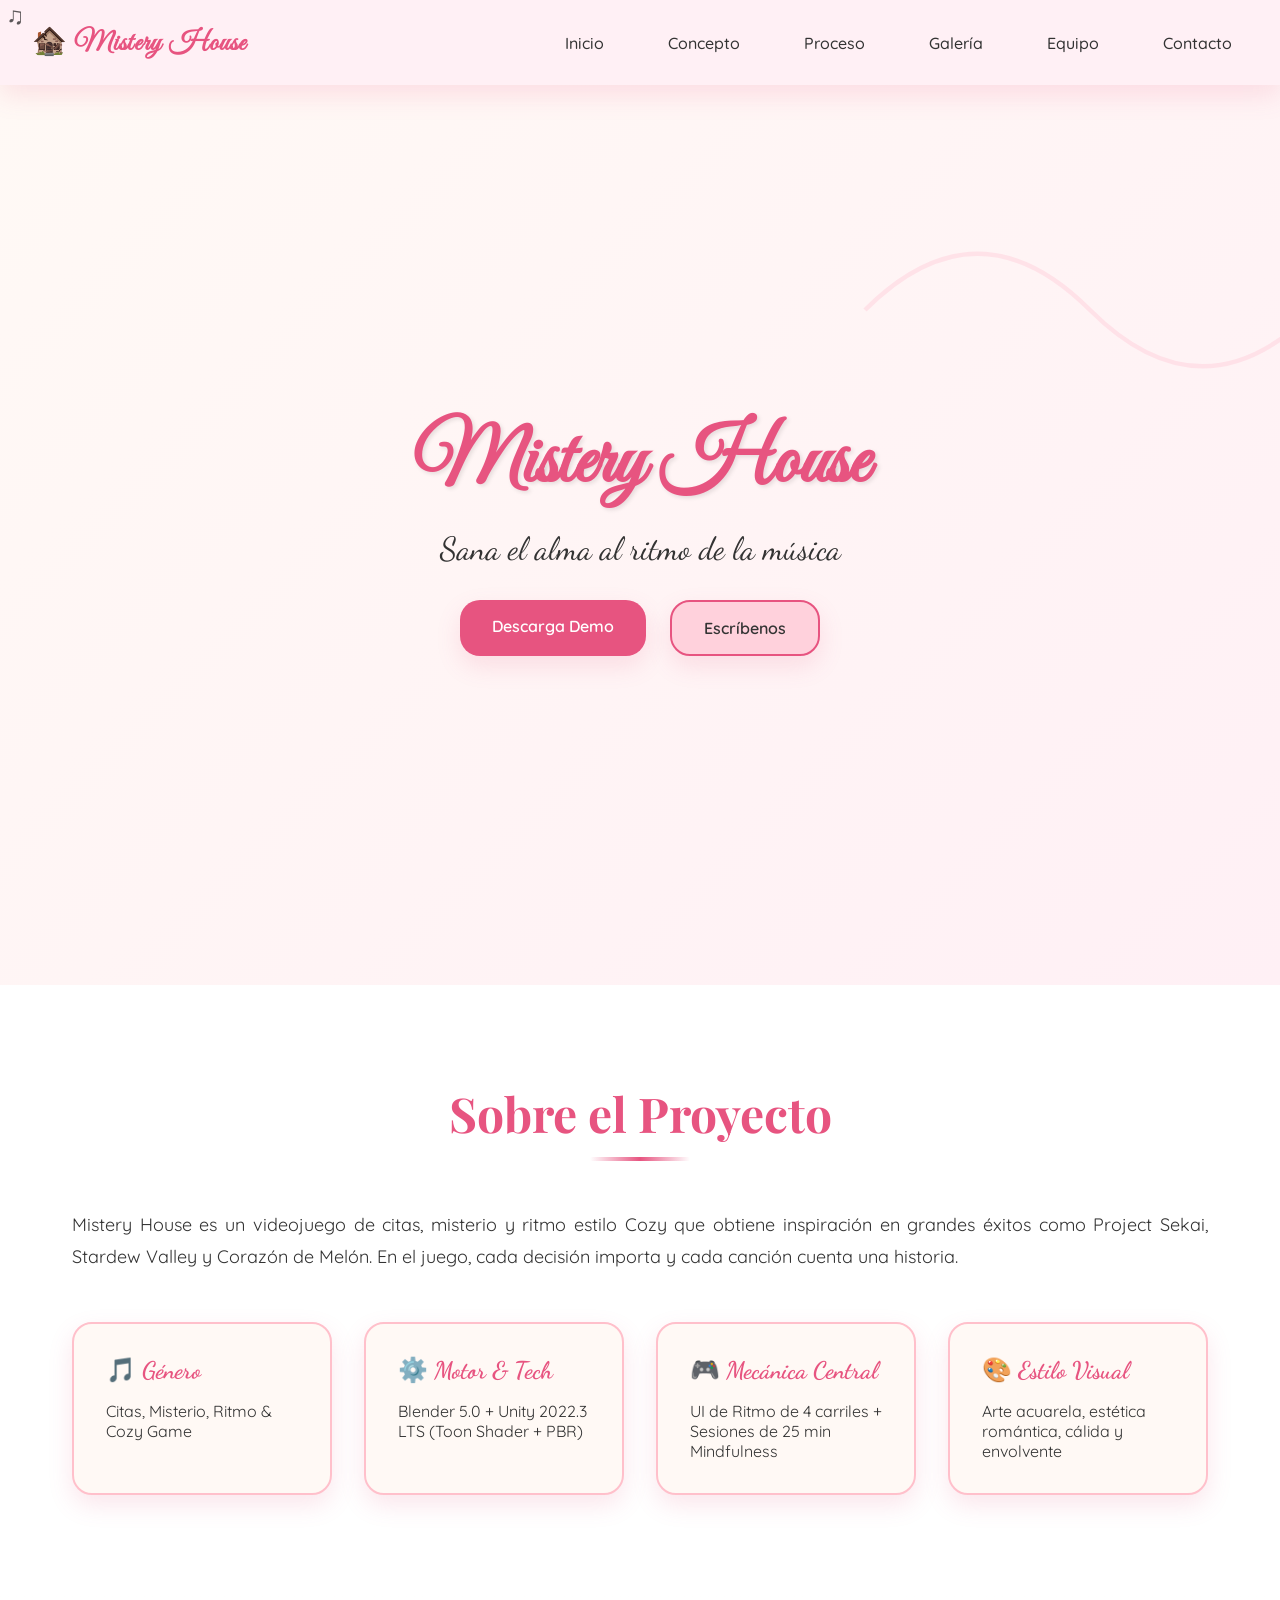
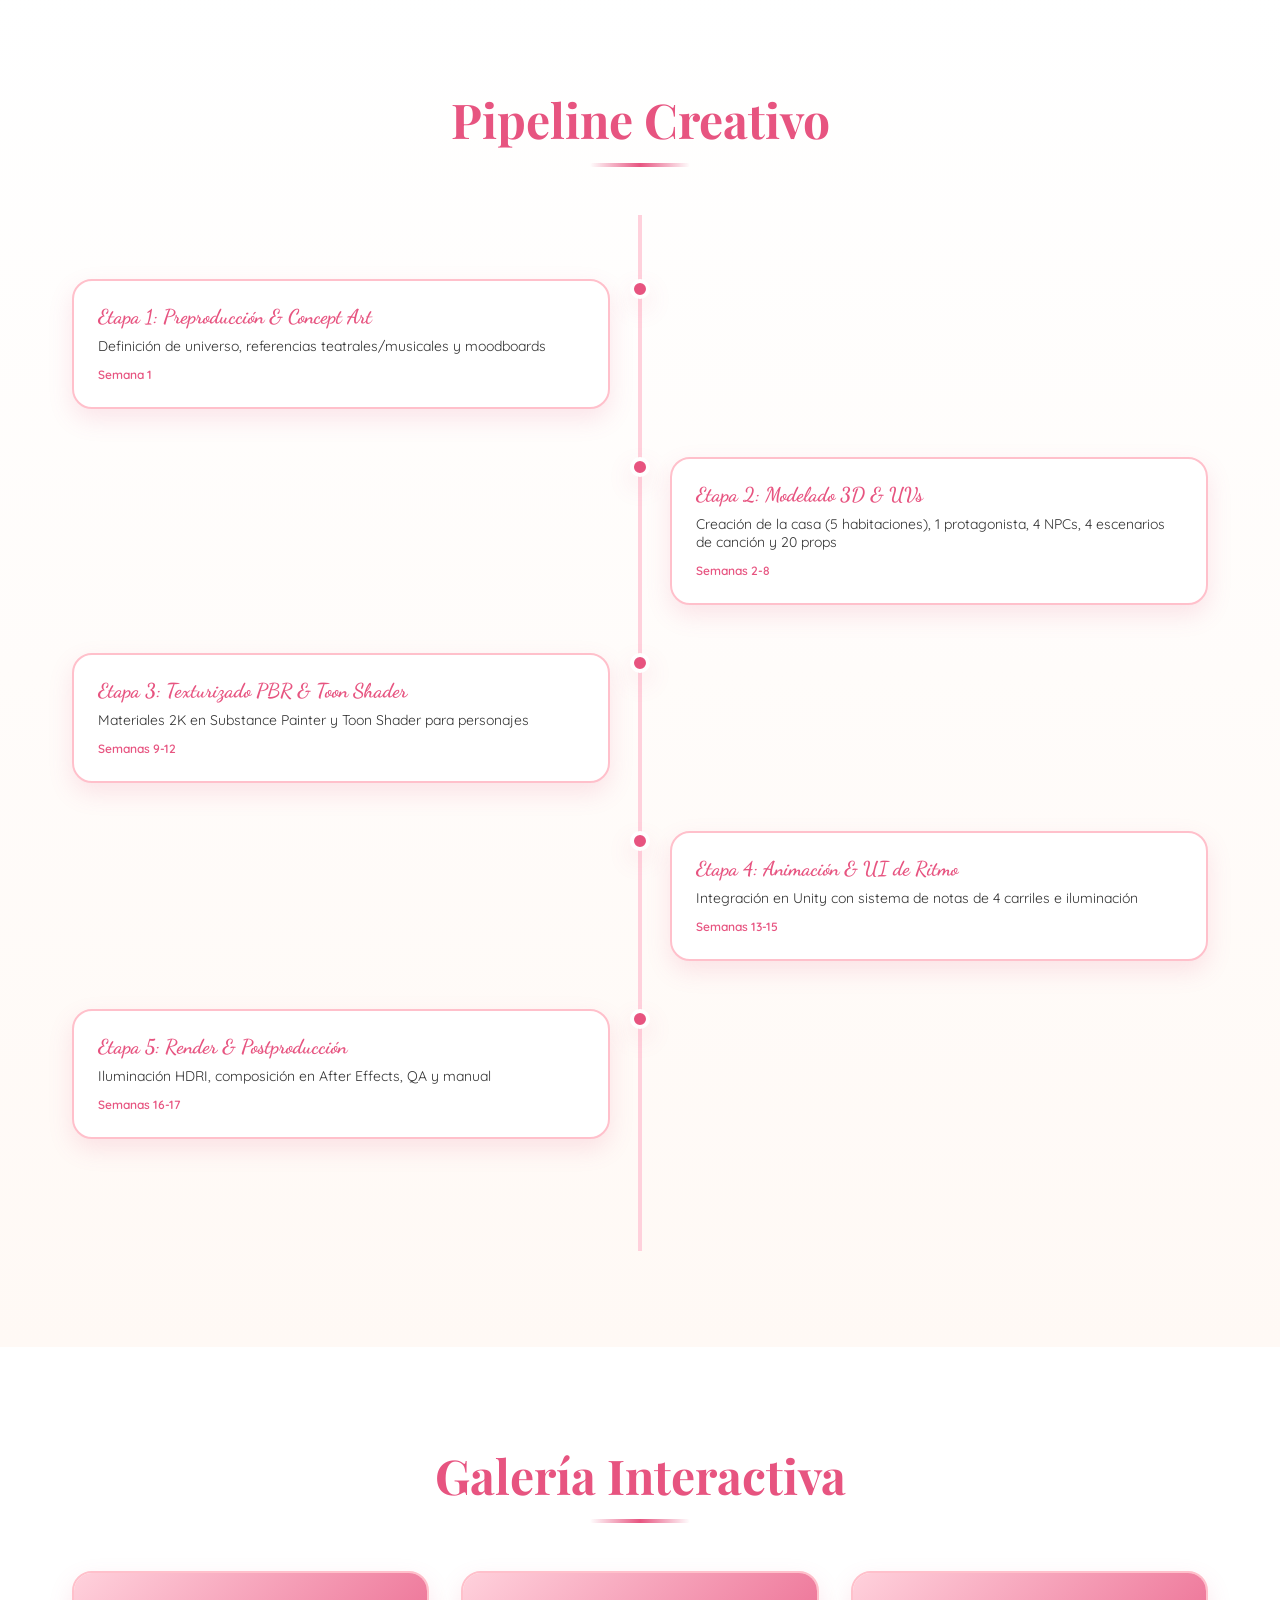
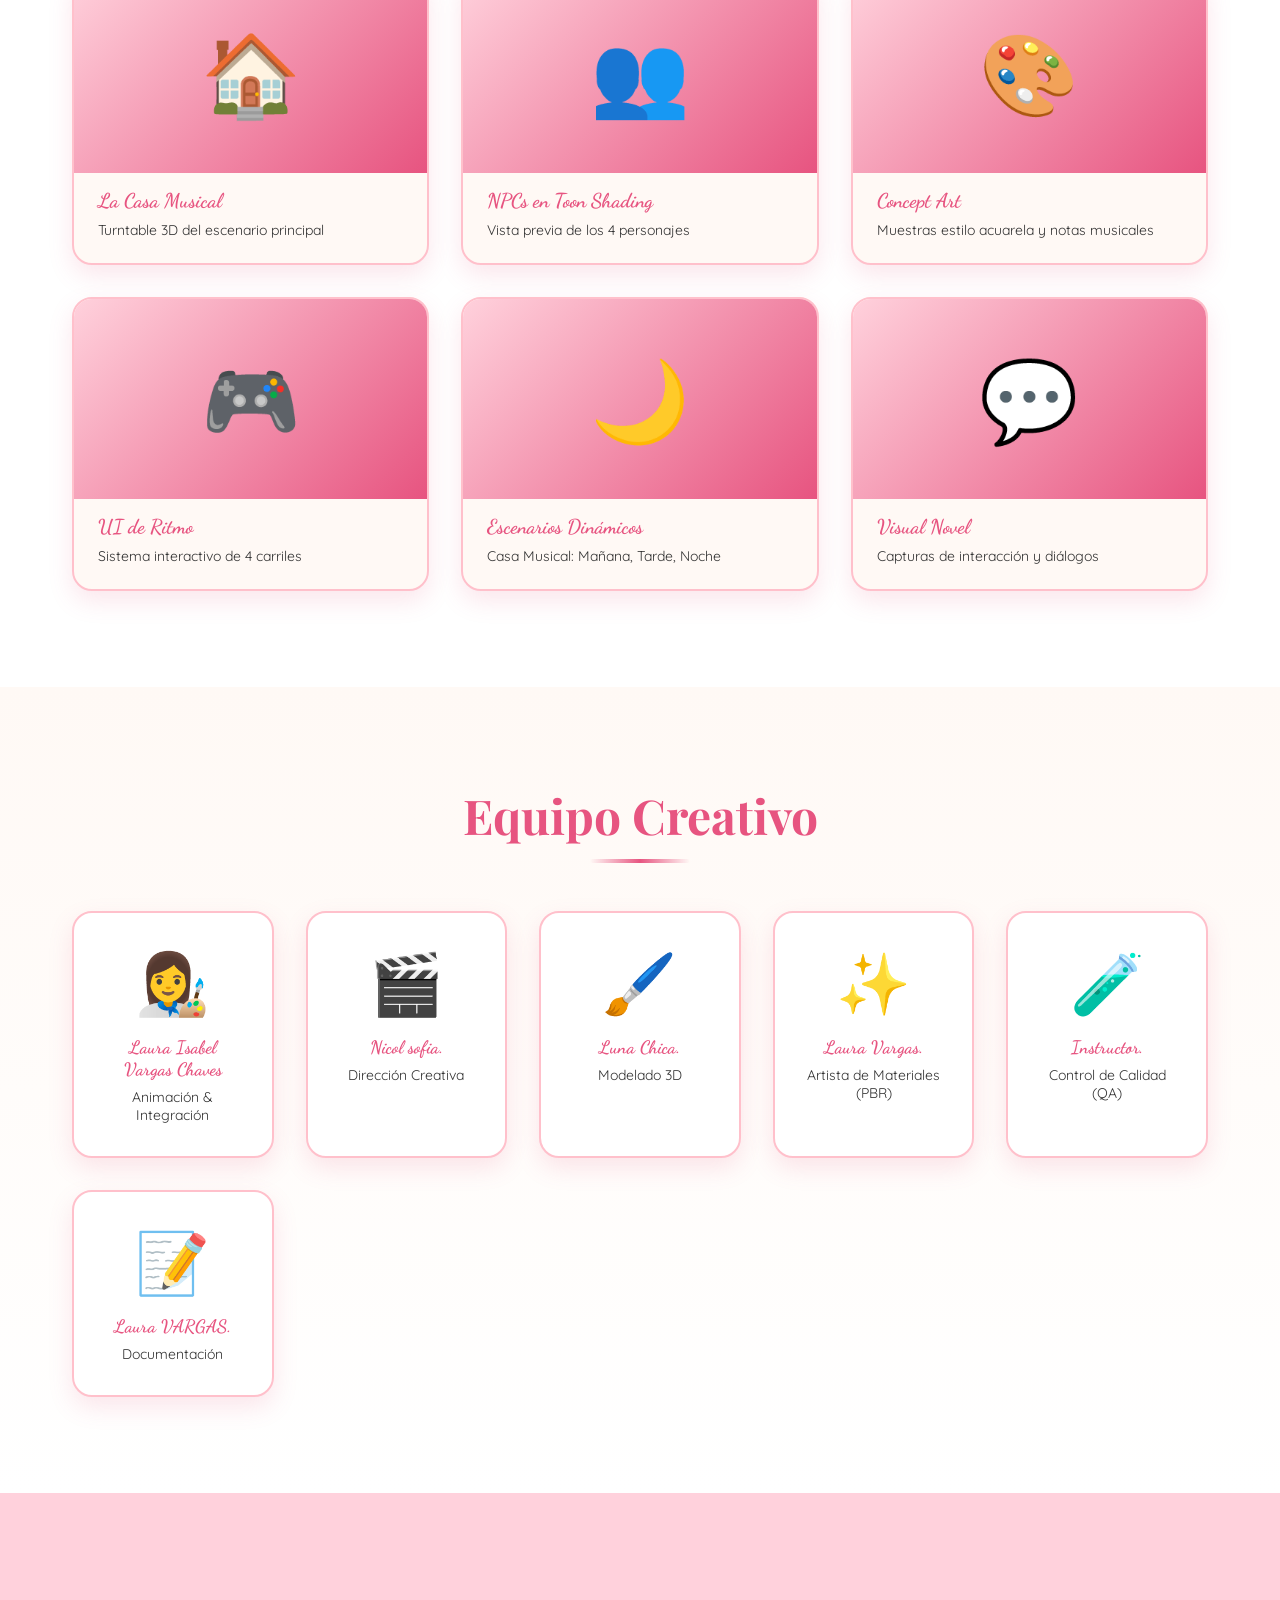
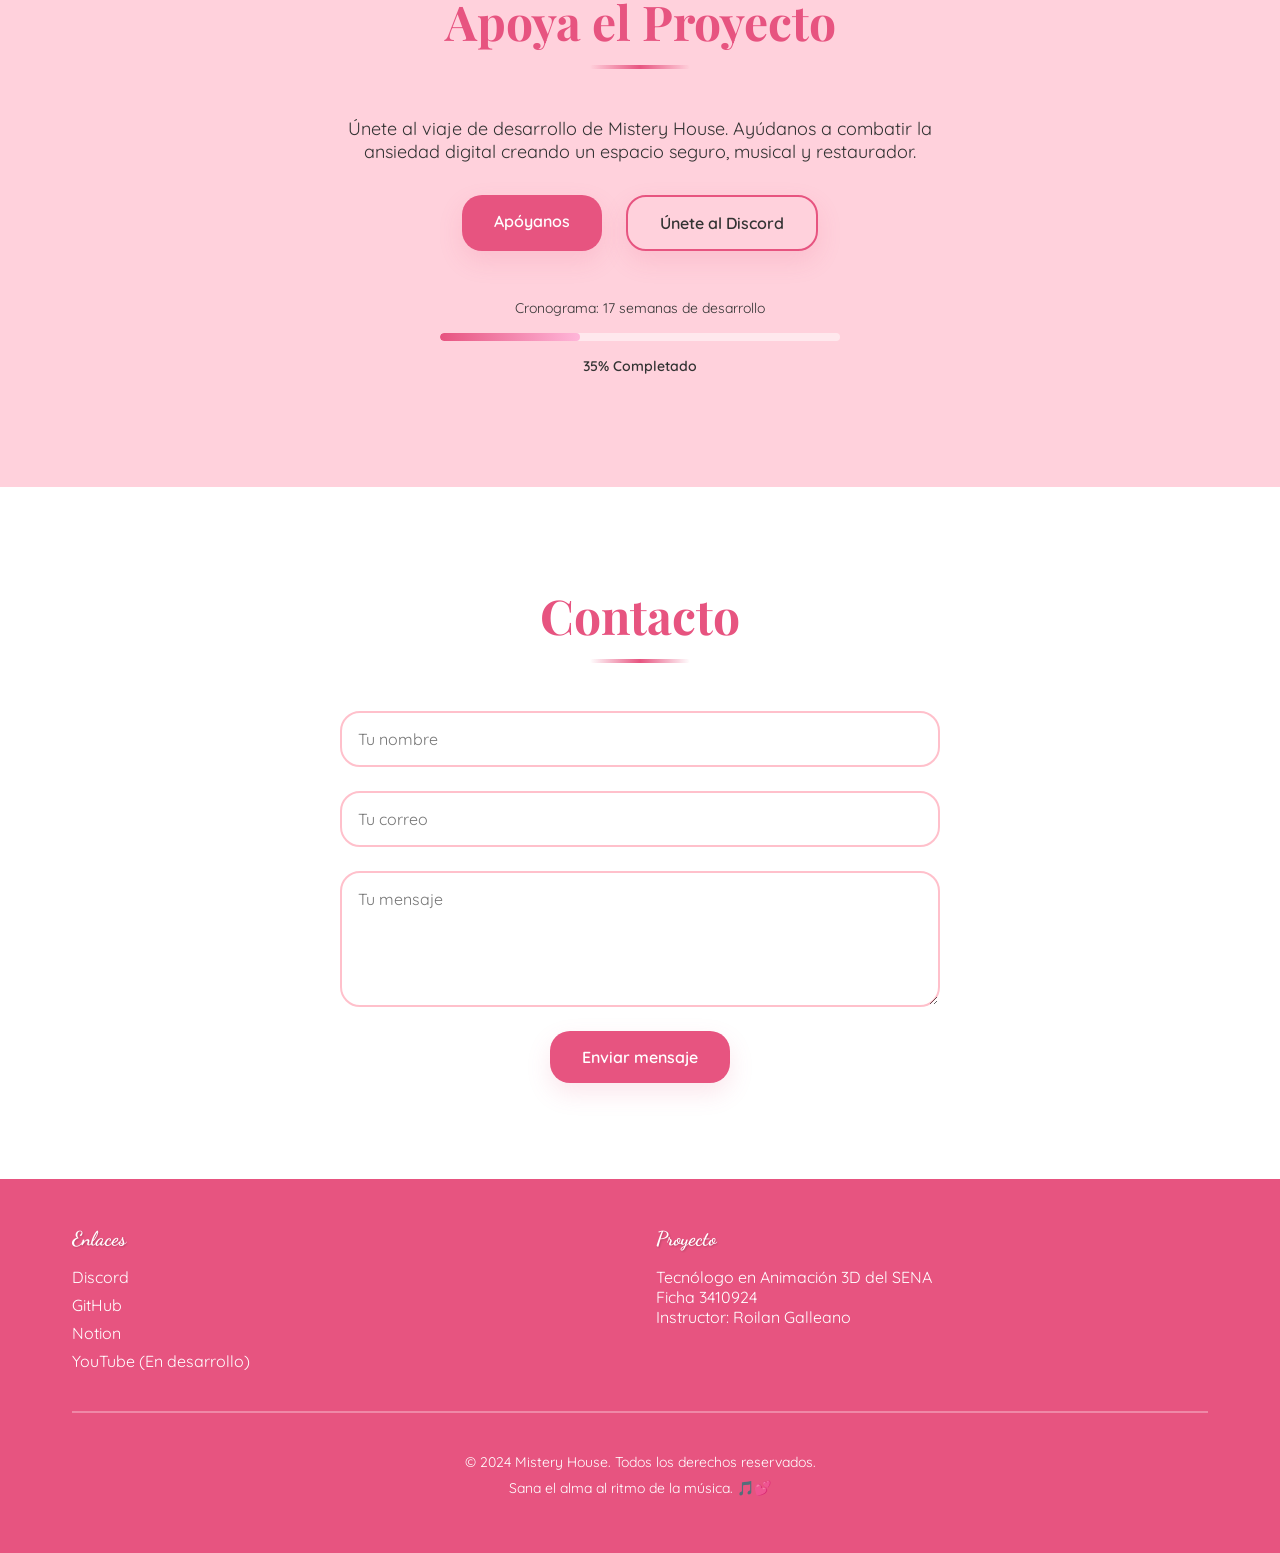
==== commit 7be7d249: "Conserva la estructura original y actualiza solo enlaces y equipo" ====
--- a/index.html
+++ b/index.html
@@ -3,7 +3,6 @@
 <head>
     <meta charset="UTF-8">
     <meta name="viewport" content="width=device-width, initial-scale=1.0">
-    <meta name="description" content="Mistery House: videojuego cozy de citas, misterio y ritmo que sana el alma al ritmo de la música.">
     <title>Mistery House - Sana el alma al ritmo de la música</title>
     <link rel="preconnect" href="https://fonts.googleapis.com">
     <link rel="preconnect" href="https://fonts.gstatic.com" crossorigin>
@@ -11,25 +10,213 @@
     <link rel="stylesheet" href="styles.css">
 </head>
 <body>
-    <div id="loader" class="loader"><div class="loader-content"><div class="musical-note">♫</div><div class="loader-bar"></div><p>Cargando Mistery House...</p></div></div>
+    <!-- LOADER -->
+    <div id="loader" class="loader">
+        <div class="loader-content">
+            <div class="musical-note">♫</div>
+            <div class="loader-bar"></div>
+            <p>Cargando Mistery House...</p>
+        </div>
+    </div>
+
+    <!-- CURSOR PERSONALIZADO -->
     <div id="cursor" class="custom-cursor">♫</div>
-    <header class="header"><nav class="navbar"><div class="logo"><h1>🏚️ Mistery House</h1></div><ul class="nav-links"><li><a href="#hero">Inicio</a></li><li><a href="#concepto">Concepto</a></li><li><a href="#proceso">Proceso</a></li><li><a href="#galeria">Galería</a></li><li><a href="#equipo">Equipo</a></li><li><a href="#contacto">Contacto</a></li></ul></nav></header>
-
-    <section id="hero" class="hero"><div class="hero-content"><h1 class="hero-title">Mistery House</h1><p class="hero-subtitle">Sana el alma al ritmo de la música</p><p class="hero-description">Un videojuego de citas, misterio y ritmo estilo Cozy que convierte cada canción en un espacio seguro para reconectar contigo.</p><div class="hero-buttons"><a href="#concepto" class="btn btn-primary">Conoce el proyecto</a><a href="#contacto" class="btn btn-secondary">Escríbenos</a></div></div><div class="hero-background"></div></section>
-
-    <section id="concepto" class="concepto"><div class="container"><h2 class="section-title">Sobre el Proyecto</h2><p class="concepto-texto">Mistery House combina narrativa emotiva, relaciones, misterio y mecánicas de ritmo interactivas. Cada NPC tiene una “canción-trauma” que representa su conflicto emocional: el jugador toca al ritmo de la música, toma decisiones que cambian la historia y ayuda a cada personaje a recuperar su equilibrio.</p><p class="concepto-texto">La experiencia está pensada para combatir el doomscrolling y la ansiedad digital con sesiones inmersivas de 25 minutos, sin distracciones, dirigidas a personas de 14 a 25 años interesadas en juegos cozy, música, narrativa y mindfulness.</p><div class="pillares-grid"><div class="pilar-card"><h3>🎵 Género</h3><p>Citas, misterio, ritmo y Cozy Game</p></div><div class="pilar-card"><h3>⚙️ Tecnología</h3><p>Blender 5.0 + Unity 2022.3 LTS con Toon Shader y PBR</p></div><div class="pilar-card"><h3>🎮 Mecánica central</h3><p>Ritmo de 4 carriles, decisiones narrativas y sesiones de mindfulness de 25 minutos</p></div><div class="pilar-card"><h3>🎨 Estilo visual</h3><p>Arte acuarela, estética romántica, cálida y envolvente</p></div></div></div></section>
-
-    <section id="proceso" class="proceso"><div class="container"><h2 class="section-title">Pipeline Creativo</h2><div class="timeline-container"><div class="timeline-progress"><div class="timeline-bar"></div></div><div class="timeline"><div class="timeline-item"><div class="timeline-marker"></div><div class="timeline-content"><h3>Etapa 1: Preproducción &amp; Concept Art</h3><p>Definición del universo, referencias y moodboards.</p><span class="timeline-duration">Semana 1</span></div></div><div class="timeline-item"><div class="timeline-marker"></div><div class="timeline-content"><h3>Etapa 2: Modelado 3D &amp; UVs</h3><p>Casa de 5 habitaciones, protagonista, 4 NPCs, 4 escenarios musicales y 20 props.</p><span class="timeline-duration">Semanas 2-8</span></div></div><div class="timeline-item"><div class="timeline-marker"></div><div class="timeline-content"><h3>Etapa 3: Texturizado PBR &amp; Toon Shader</h3><p>Materiales 2K en Substance Painter y shaders estilizados para Unity.</p><span class="timeline-duration">Semanas 9-12</span></div></div><div class="timeline-item"><div class="timeline-marker"></div><div class="timeline-content"><h3>Etapa 4: Animación &amp; UI de Ritmo</h3><p>Integración en Unity del sistema de notas de 4 carriles y la narrativa.</p><span class="timeline-duration">Semanas 13-15</span></div></div><div class="timeline-item"><div class="timeline-marker"></div><div class="timeline-content"><h3>Etapa 5: Render &amp; Postproducción</h3><p>Iluminación, composición, control de calidad y manual del proyecto.</p><span class="timeline-duration">Semanas 16-17</span></div></div></div></div></div></section>
-
-    <section id="galeria" class="galeria"><div class="container"><h2 class="section-title">Galería Interactiva</h2><div class="galeria-grid"><div class="galeria-card"><div class="galeria-image">🏠</div><h3>La Casa Musical</h3><p>El hub principal con cinco habitaciones.</p></div><div class="galeria-card"><div class="galeria-image">👥</div><h3>Personajes</h3><p>El protagonista y cuatro NPCs con historias propias.</p></div><div class="galeria-card"><div class="galeria-image">🎨</div><h3>Concept Art</h3><p>Referencias, moodboards y estética de acuarela.</p></div><div class="galeria-card"><div class="galeria-image">🎮</div><h3>UI de Ritmo</h3><p>Sistema interactivo de cuatro carriles.</p></div><div class="galeria-card"><div class="galeria-image">🌙</div><h3>Escenarios Musicales</h3><p>Cuatro escenas de canción para acompañar cada historia.</p></div><div class="galeria-card"><div class="galeria-image">💬</div><h3>Visual Novel</h3><p>Diálogos y decisiones que impactan las relaciones.</p></div></div></div></section>
-
-    <section id="equipo" class="equipo"><div class="container"><h2 class="section-title">Equipo Creativo</h2><div class="equipo-grid"><div class="equipo-card"><div class="equipo-avatar">👩‍🎨</div><h3>Laura Isabel Vargas Chaves</h3><p>Animación &amp; Integración</p></div><div class="equipo-card"><div class="equipo-avatar">🎬</div><h3>Nicol sofia.</h3><p>Dirección Creativa</p></div><div class="equipo-card"><div class="equipo-avatar">🖌️</div><h3>Luna Chica.</h3><p>Modelado 3D</p></div><div class="equipo-card"><div class="equipo-avatar">✨</div><h3>Laura Vargas.</h3><p>Artista de Materiales (PBR)</p></div><div class="equipo-card"><div class="equipo-avatar">🧪</div><h3>Instructor.</h3><p>Control de Calidad (QA)</p></div><div class="equipo-card"><div class="equipo-avatar">📝</div><h3>Laura VARGAS.</h3><p>Documentación</p></div></div></div></section>
-
-    <section id="apoya" class="apoya"><div class="container"><h2 class="section-title">Sigue el Proyecto</h2><p class="apoya-texto">Acompáñanos en el desarrollo de Mistery House: un espacio seguro, musical y restaurador para combatir la ansiedad digital.</p><div class="apoya-buttons"><a href="https://app.notion.com/p/Proyecto-3D-MISTERY-HOUSE-42c996562b1046359ed87fdecfdc2138?source=copy_link" class="btn btn-primary" target="_blank" rel="noopener">Ver documentación</a><a href="https://discord.gg/ARNnr9mHZ" class="btn btn-secondary" target="_blank" rel="noopener">Únete al Discord</a></div><div class="progress-bar-container"><p>Cronograma: 17 semanas de desarrollo</p><div class="progress-bar"><div class="progress-fill" style="width: 35%;"></div></div><p class="progress-text">En desarrollo</p></div></div></section>
-
-    <section id="contacto" class="contacto"><div class="container"><h2 class="section-title">Contacto</h2><form class="contacto-form" id="contactForm"><input type="text" placeholder="Tu nombre" required><input type="email" placeholder="Tu correo" required><textarea placeholder="Tu mensaje" rows="5" required></textarea><button type="submit" class="btn btn-primary">Enviar mensaje</button></form></div></section>
-
-    <footer class="footer"><div class="container"><div class="footer-content"><div class="footer-section"><h4>Enlaces</h4><ul><li><a href="https://discord.gg/ARNnr9mHZ" target="_blank" rel="noopener">Discord</a></li><li><a href="https://github.com/LauraVargasTXT/mistery-house" target="_blank" rel="noopener">GitHub</a></li><li><a href="https://app.notion.com/p/Proyecto-3D-MISTERY-HOUSE-42c996562b1046359ed87fdecfdc2138?source=copy_link" target="_blank" rel="noopener">Notion</a></li><li><a href="#">YouTube (En desarrollo)</a></li></ul></div><div class="footer-section"><h4>Proyecto</h4><p>Tecnólogo en Animación 3D del SENA<br>Ficha 3410924<br>Instructor: Roilan Galleano</p></div></div><div class="footer-bottom"><p>&copy; 2026 Mistery House. Todos los derechos reservados.</p><p>Sana el alma al ritmo de la música. 🎵💕</p></div></div></footer>
+
+    <!-- HEADER / NAV -->
+    <header class="header">
+        <nav class="navbar">
+            <div class="logo">
+                <h1>🏚️ Mistery House</h1>
+            </div>
+            <ul class="nav-links">
+                <li><a href="#hero">Inicio</a></li>
+                <li><a href="#concepto">Concepto</a></li>
+                <li><a href="#proceso">Proceso</a></li>
+                <li><a href="#galeria">Galería</a></li>
+                <li><a href="#equipo">Equipo</a></li>
+                <li><a href="#contacto">Contacto</a></li>
+            </ul>
+        </nav>
+    </header>
+
+    <!-- HERO SECTION -->
+    <section id="hero" class="hero">
+        <div class="hero-content">
+            <h1 class="hero-title">Mistery House</h1>
+            <p class="hero-subtitle">Sana el alma al ritmo de la música</p>
+            <div class="hero-buttons">
+                <a href="#demo" class="btn btn-primary">Descarga Demo</a>
+                <a href="#contacto" class="btn btn-secondary">Escríbenos</a>
+            </div>
+        </div>
+        <div class="hero-background"></div>
+    </section>
+
+    <!-- CONCEPTO SECTION -->
+    <section id="concepto" class="concepto">
+        <div class="container">
+            <h2 class="section-title">Sobre el Proyecto</h2>
+            <p class="concepto-texto">
+                Mistery House es un videojuego de citas, misterio y ritmo estilo Cozy que obtiene inspiración en grandes éxitos como Project Sekai, Stardew Valley y Corazón de Melón. En el juego, cada decisión importa y cada canción cuenta una historia.
+            </p>
+            
+            <div class="pillares-grid">
+                <div class="pilar-card">
+                    <h3>🎵 Género</h3>
+                    <p>Citas, Misterio, Ritmo & Cozy Game</p>
+                </div>
+                <div class="pilar-card">
+                    <h3>⚙️ Motor & Tech</h3>
+                    <p>Blender 5.0 + Unity 2022.3 LTS (Toon Shader + PBR)</p>
+                </div>
+                <div class="pilar-card">
+                    <h3>🎮 Mecánica Central</h3>
+                    <p>UI de Ritmo de 4 carriles + Sesiones de 25 min Mindfulness</p>
+                </div>
+                <div class="pilar-card">
+                    <h3>🎨 Estilo Visual</h3>
+                    <p>Arte acuarela, estética romántica, cálida y envolvente</p>
+                </div>
+            </div>
+        </div>
+    </section>
+
+    <!-- PROCESO / TIMELINE -->
+    <section id="proceso" class="proceso">
+        <div class="container">
+            <h2 class="section-title">Pipeline Creativo</h2>
+            <div class="timeline-container">
+                <div class="timeline-progress">
+                    <div class="timeline-bar"></div>
+                </div>
+                
+                <div class="timeline">
+                    <div class="timeline-item">
+                        <div class="timeline-marker"></div>
+                        <div class="timeline-content">
+                            <h3>Etapa 1: Preproducción & Concept Art</h3>
+                            <p>Definición de universo, referencias teatrales/musicales y moodboards</p>
+                            <span class="timeline-duration">Semana 1</span>
+                        </div>
+                    </div>
+                    <div class="timeline-item">
+                        <div class="timeline-marker"></div>
+                        <div class="timeline-content">
+                            <h3>Etapa 2: Modelado 3D & UVs</h3>
+                            <p>Creación de la casa (5 habitaciones), 1 protagonista, 4 NPCs, 4 escenarios de canción y 20 props</p>
+                            <span class="timeline-duration">Semanas 2-8</span>
+                        </div>
+                    </div>
+                    <div class="timeline-item">
+                        <div class="timeline-marker"></div>
+                        <div class="timeline-content">
+                            <h3>Etapa 3: Texturizado PBR & Toon Shader</h3>
+                            <p>Materiales 2K en Substance Painter y Toon Shader para personajes</p>
+                            <span class="timeline-duration">Semanas 9-12</span>
+                        </div>
+                    </div>
+                    <div class="timeline-item">
+                        <div class="timeline-marker"></div>
+                        <div class="timeline-content">
+                            <h3>Etapa 4: Animación & UI de Ritmo</h3>
+                            <p>Integración en Unity con sistema de notas de 4 carriles e iluminación</p>
+                            <span class="timeline-duration">Semanas 13-15</span>
+                        </div>
+                    </div>
+                    <div class="timeline-item">
+                        <div class="timeline-marker"></div>
+                        <div class="timeline-content">
+                            <h3>Etapa 5: Render & Postproducción</h3>
+                            <p>Iluminación HDRI, composición en After Effects, QA y manual</p>
+                            <span class="timeline-duration">Semanas 16-17</span>
+                        </div>
+                    </div>
+                </div>
+            </div>
+        </div>
+    </section>
+
+    <!-- GALERÍA -->
+    <section id="galeria" class="galeria">
+        <div class="container">
+            <h2 class="section-title">Galería Interactiva</h2>
+            <div class="galeria-grid">
+                <div class="galeria-card"><div class="galeria-image">🏠</div><h3>La Casa Musical</h3><p>Turntable 3D del escenario principal</p></div>
+                <div class="galeria-card"><div class="galeria-image">👥</div><h3>NPCs en Toon Shading</h3><p>Vista previa de los 4 personajes</p></div>
+                <div class="galeria-card"><div class="galeria-image">🎨</div><h3>Concept Art</h3><p>Muestras estilo acuarela y notas musicales</p></div>
+                <div class="galeria-card"><div class="galeria-image">🎮</div><h3>UI de Ritmo</h3><p>Sistema interactivo de 4 carriles</p></div>
+                <div class="galeria-card"><div class="galeria-image">🌙</div><h3>Escenarios Dinámicos</h3><p>Casa Musical: Mañana, Tarde, Noche</p></div>
+                <div class="galeria-card"><div class="galeria-image">💬</div><h3>Visual Novel</h3><p>Capturas de interacción y diálogos</p></div>
+            </div>
+        </div>
+    </section>
+
+    <!-- EQUIPO -->
+    <section id="equipo" class="equipo">
+        <div class="container">
+            <h2 class="section-title">Equipo Creativo</h2>
+            <div class="equipo-grid">
+                <div class="equipo-card"><div class="equipo-avatar">👩‍🎨</div><h3>Laura Isabel Vargas Chaves</h3><p>Animación & Integración</p></div>
+                <div class="equipo-card"><div class="equipo-avatar">🎬</div><h3>Nicol sofia.</h3><p>Dirección Creativa</p></div>
+                <div class="equipo-card"><div class="equipo-avatar">🖌️</div><h3>Luna Chica.</h3><p>Modelado 3D</p></div>
+                <div class="equipo-card"><div class="equipo-avatar">✨</div><h3>Laura Vargas.</h3><p>Artista de Materiales (PBR)</p></div>
+                <div class="equipo-card"><div class="equipo-avatar">🧪</div><h3>Instructor.</h3><p>Control de Calidad (QA)</p></div>
+                <div class="equipo-card"><div class="equipo-avatar">📝</div><h3>Laura VARGAS.</h3><p>Documentación</p></div>
+            </div>
+        </div>
+    </section>
+
+    <!-- APOYA / PARTICIPA -->
+    <section id="apoya" class="apoya">
+        <div class="container">
+            <h2 class="section-title">Apoya el Proyecto</h2>
+            <p class="apoya-texto">Únete al viaje de desarrollo de Mistery House. Ayúdanos a combatir la ansiedad digital creando un espacio seguro, musical y restaurador.</p>
+            <div class="apoya-buttons">
+                <a href="https://app.notion.com/p/Proyecto-3D-MISTERY-HOUSE-42c996562b1046359ed87fdecfdc2138?source=copy_link" class="btn btn-primary" target="_blank" rel="noopener">Apóyanos</a>
+                <a href="https://discord.gg/ARNnr9mHZ" class="btn btn-secondary" target="_blank" rel="noopener">Únete al Discord</a>
+            </div>
+            <div class="progress-bar-container"><p>Cronograma: 17 semanas de desarrollo</p><div class="progress-bar"><div class="progress-fill" style="width: 35%;"></div></div><p class="progress-text">35% Completado</p></div>
+        </div>
+    </section>
+
+    <!-- CONTACTO / FOOTER -->
+    <section id="contacto" class="contacto">
+        <div class="container">
+            <h2 class="section-title">Contacto</h2>
+            <form class="contacto-form" id="contactForm">
+                <input type="text" placeholder="Tu nombre" required>
+                <input type="email" placeholder="Tu correo" required>
+                <textarea placeholder="Tu mensaje" rows="5" required></textarea>
+                <button type="submit" class="btn btn-primary">Enviar mensaje</button>
+            </form>
+        </div>
+    </section>
+
+    <!-- FOOTER -->
+    <footer class="footer">
+        <div class="container">
+            <div class="footer-content">
+                <div class="footer-section">
+                    <h4>Enlaces</h4>
+                    <ul>
+                        <li><a href="https://discord.gg/ARNnr9mHZ" target="_blank" rel="noopener">Discord</a></li>
+                        <li><a href="https://github.com/LauraVargasTXT/mistery-house" target="_blank" rel="noopener">GitHub</a></li>
+                        <li><a href="https://app.notion.com/p/Proyecto-3D-MISTERY-HOUSE-42c996562b1046359ed87fdecfdc2138?source=copy_link" target="_blank" rel="noopener">Notion</a></li>
+                        <li><a href="#">YouTube (En desarrollo)</a></li>
+                    </ul>
+                </div>
+                <div class="footer-section">
+                    <h4>Proyecto</h4>
+                    <p>Tecnólogo en Animación 3D del SENA<br>Ficha 3410924<br>Instructor: Roilan Galleano</p>
+                </div>
+            </div>
+            <div class="footer-bottom">
+                <p>&copy; 2024 Mistery House. Todos los derechos reservados.</p>
+                <p>Sana el alma al ritmo de la música. 🎵💕</p>
+            </div>
+        </div>
+    </footer>
+
     <script src="script.js"></script>
 </body>
 </html>
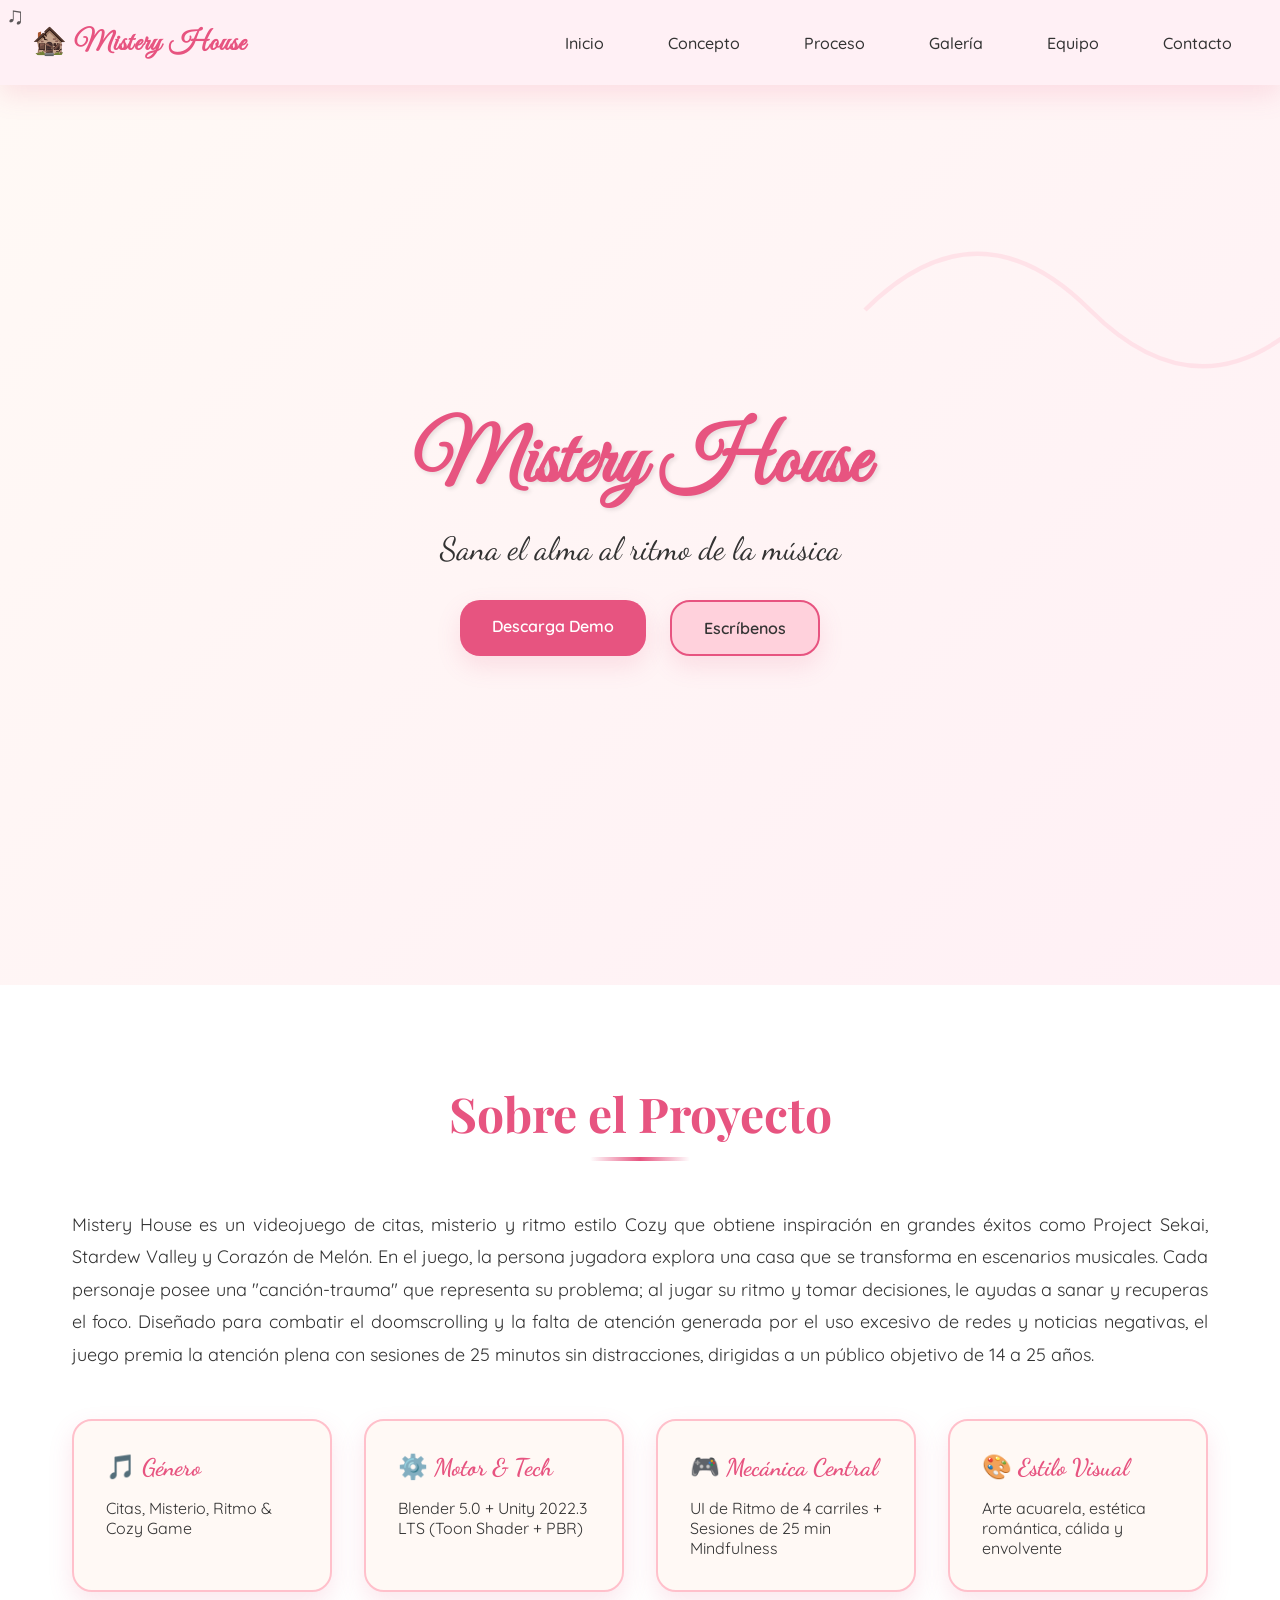
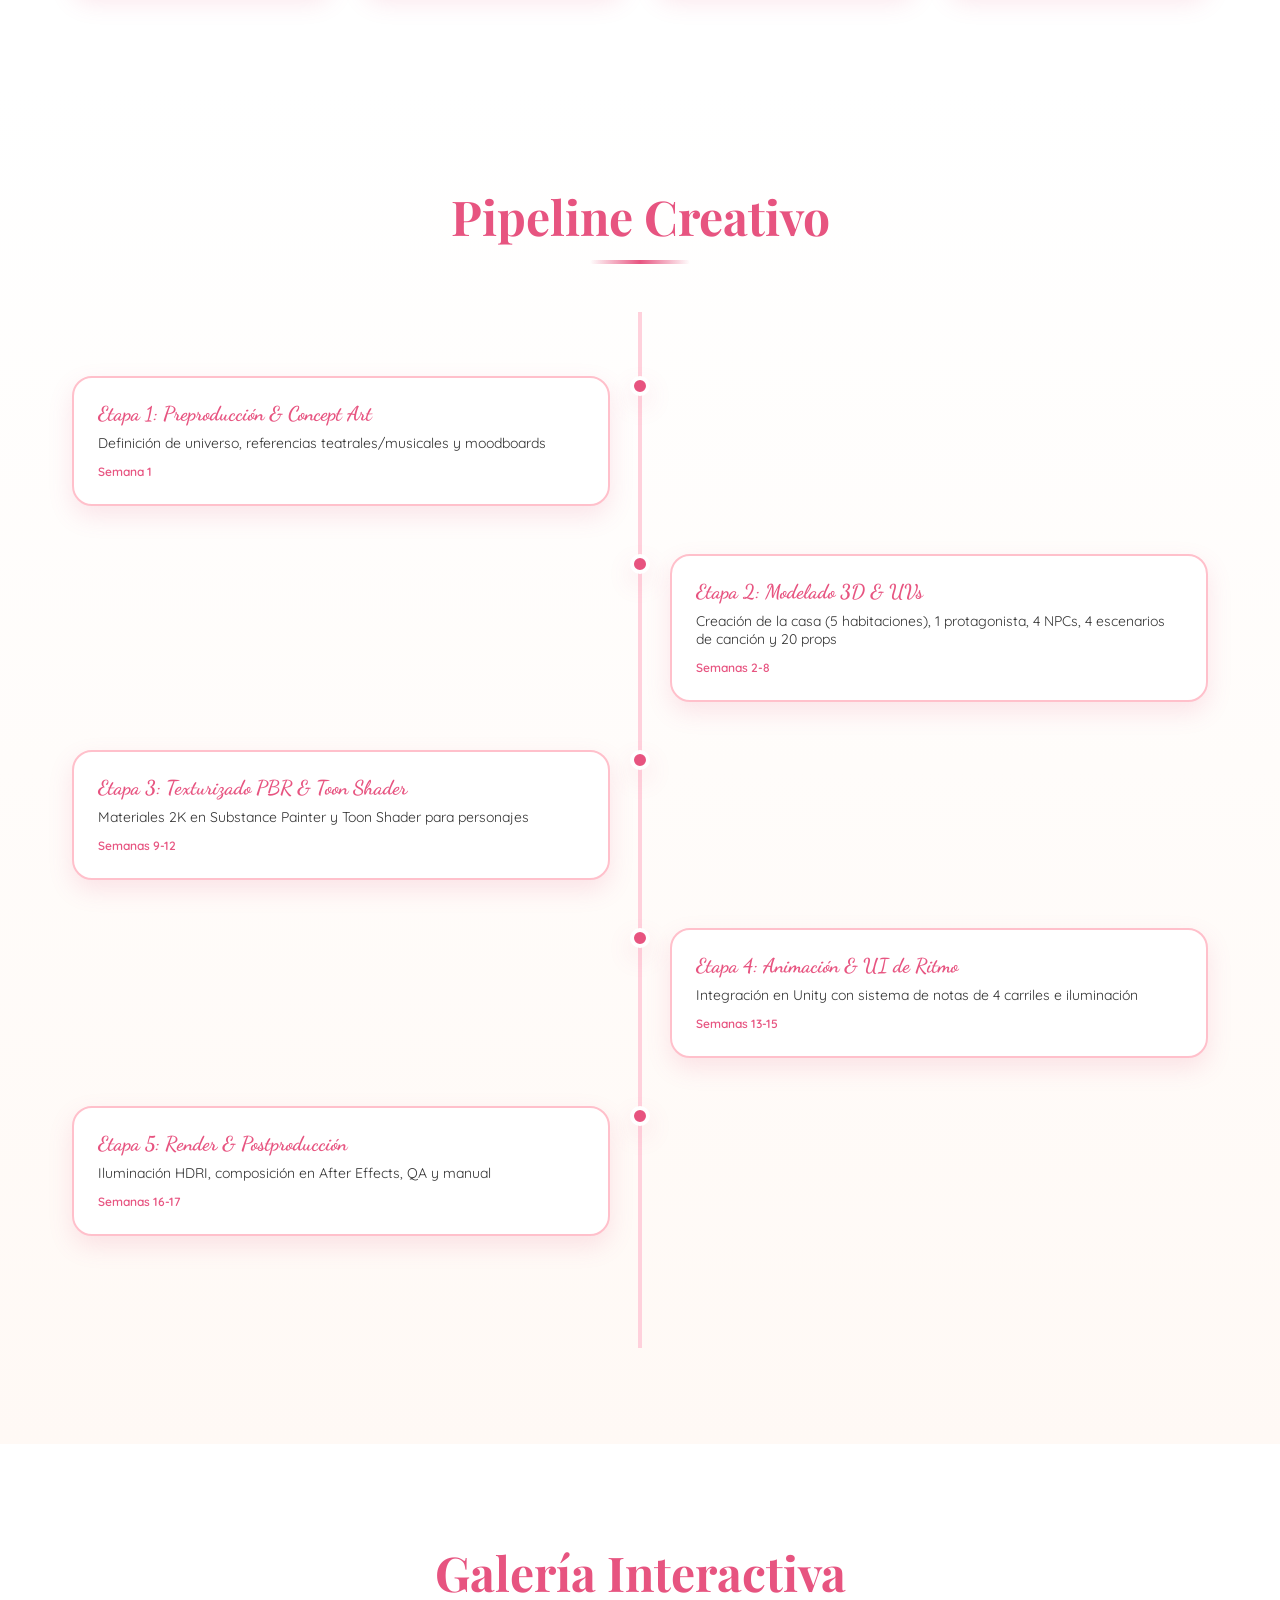
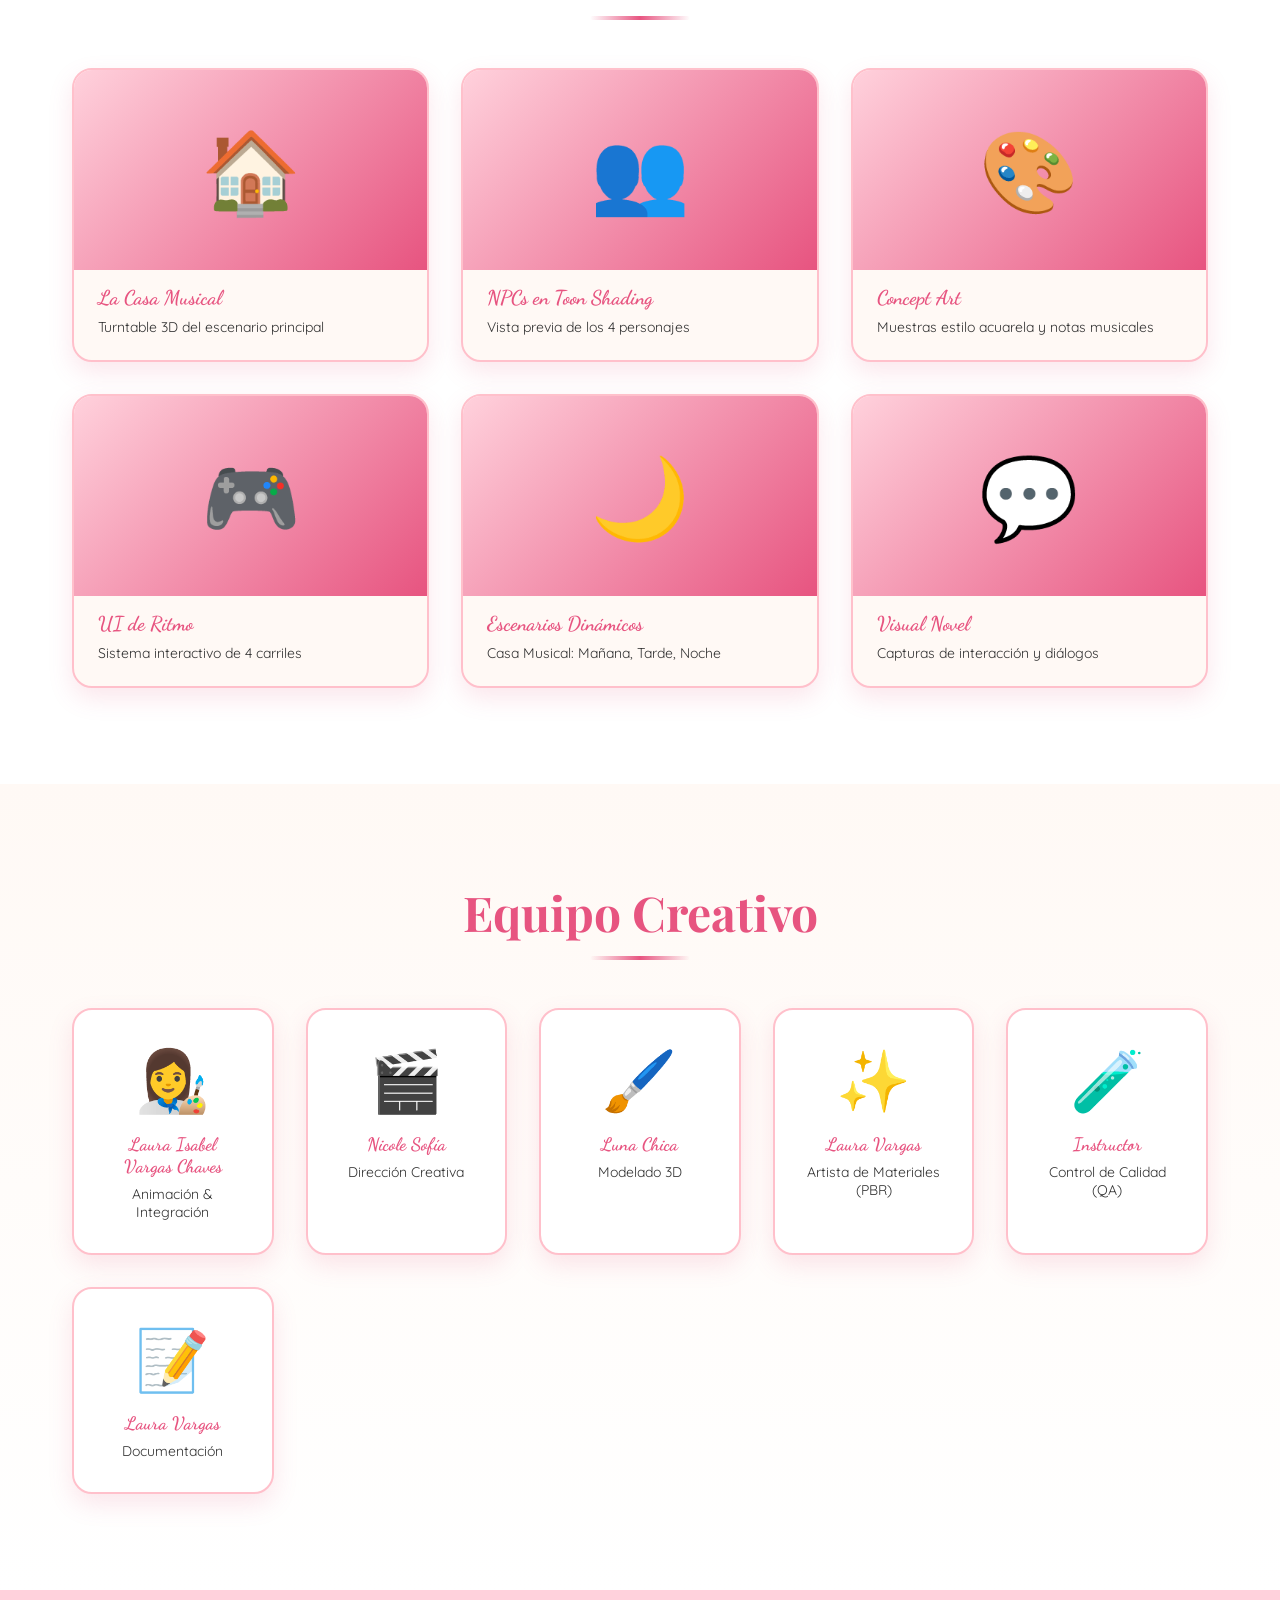
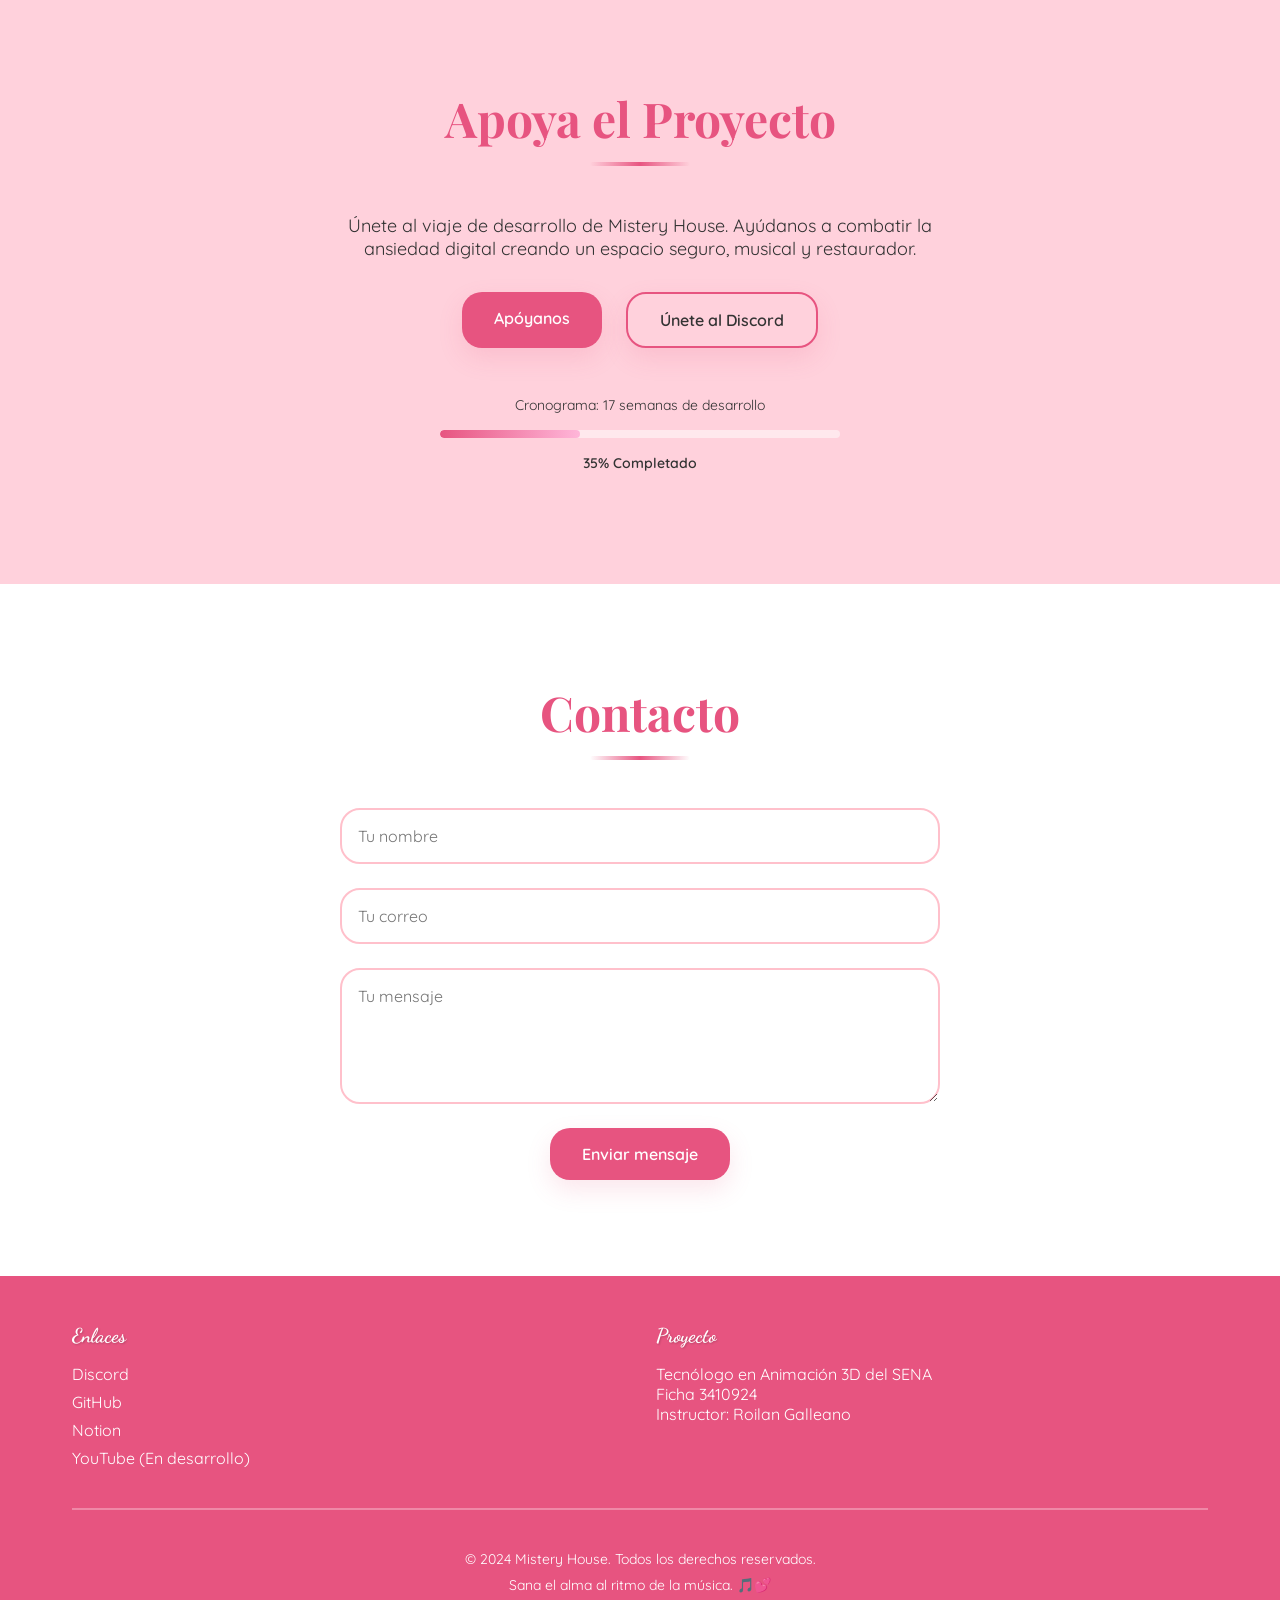
==== commit 47d58a8a: "Actualizar el equipo del sitio web con nombres corregidos y unificados" ====
--- a/index.html
+++ b/index.html
@@ -10,7 +10,6 @@
     <link rel="stylesheet" href="styles.css">
 </head>
 <body>
-    <!-- LOADER -->
     <div id="loader" class="loader">
         <div class="loader-content">
             <div class="musical-note">♫</div>
@@ -19,10 +18,8 @@
         </div>
     </div>
 
-    <!-- CURSOR PERSONALIZADO -->
     <div id="cursor" class="custom-cursor">♫</div>
 
-    <!-- HEADER / NAV -->
     <header class="header">
         <nav class="navbar">
             <div class="logo">
@@ -39,7 +36,6 @@
         </nav>
     </header>
 
-    <!-- HERO SECTION -->
     <section id="hero" class="hero">
         <div class="hero-content">
             <h1 class="hero-title">Mistery House</h1>
@@ -52,91 +48,35 @@
         <div class="hero-background"></div>
     </section>
 
-    <!-- CONCEPTO SECTION -->
     <section id="concepto" class="concepto">
         <div class="container">
             <h2 class="section-title">Sobre el Proyecto</h2>
-            <p class="concepto-texto">
-                Mistery House es un videojuego de citas, misterio y ritmo estilo Cozy que obtiene inspiración en grandes éxitos como Project Sekai, Stardew Valley y Corazón de Melón. En el juego, cada decisión importa y cada canción cuenta una historia.
-            </p>
-            
+            <p class="concepto-texto">Mistery House es un videojuego de citas, misterio y ritmo estilo Cozy que obtiene inspiración en grandes éxitos como Project Sekai, Stardew Valley y Corazón de Melón. En el juego, la persona jugadora explora una casa que se transforma en escenarios musicales. Cada personaje posee una "canción-trauma" que representa su problema; al jugar su ritmo y tomar decisiones, le ayudas a sanar y recuperas el foco. Diseñado para combatir el doomscrolling y la falta de atención generada por el uso excesivo de redes y noticias negativas, el juego premia la atención plena con sesiones de 25 minutos sin distracciones, dirigidas a un público objetivo de 14 a 25 años.</p>
             <div class="pillares-grid">
-                <div class="pilar-card">
-                    <h3>🎵 Género</h3>
-                    <p>Citas, Misterio, Ritmo & Cozy Game</p>
-                </div>
-                <div class="pilar-card">
-                    <h3>⚙️ Motor & Tech</h3>
-                    <p>Blender 5.0 + Unity 2022.3 LTS (Toon Shader + PBR)</p>
-                </div>
-                <div class="pilar-card">
-                    <h3>🎮 Mecánica Central</h3>
-                    <p>UI de Ritmo de 4 carriles + Sesiones de 25 min Mindfulness</p>
-                </div>
-                <div class="pilar-card">
-                    <h3>🎨 Estilo Visual</h3>
-                    <p>Arte acuarela, estética romántica, cálida y envolvente</p>
+                <div class="pilar-card"><h3>🎵 Género</h3><p>Citas, Misterio, Ritmo & Cozy Game</p></div>
+                <div class="pilar-card"><h3>⚙️ Motor & Tech</h3><p>Blender 5.0 + Unity 2022.3 LTS (Toon Shader + PBR)</p></div>
+                <div class="pilar-card"><h3>🎮 Mecánica Central</h3><p>UI de Ritmo de 4 carriles + Sesiones de 25 min Mindfulness</p></div>
+                <div class="pilar-card"><h3>🎨 Estilo Visual</h3><p>Arte acuarela, estética romántica, cálida y envolvente</p></div>
+            </div>
+        </div>
+    </section>
+
+    <section id="proceso" class="proceso">
+        <div class="container">
+            <h2 class="section-title">Pipeline Creativo</h2>
+            <div class="timeline-container">
+                <div class="timeline-progress"><div class="timeline-bar"></div></div>
+                <div class="timeline">
+                    <div class="timeline-item"><div class="timeline-marker"></div><div class="timeline-content"><h3>Etapa 1: Preproducción & Concept Art</h3><p>Definición de universo, referencias teatrales/musicales y moodboards</p><span class="timeline-duration">Semana 1</span></div></div>
+                    <div class="timeline-item"><div class="timeline-marker"></div><div class="timeline-content"><h3>Etapa 2: Modelado 3D & UVs</h3><p>Creación de la casa (5 habitaciones), 1 protagonista, 4 NPCs, 4 escenarios de canción y 20 props</p><span class="timeline-duration">Semanas 2-8</span></div></div>
+                    <div class="timeline-item"><div class="timeline-marker"></div><div class="timeline-content"><h3>Etapa 3: Texturizado PBR & Toon Shader</h3><p>Materiales 2K en Substance Painter y Toon Shader para personajes</p><span class="timeline-duration">Semanas 9-12</span></div></div>
+                    <div class="timeline-item"><div class="timeline-marker"></div><div class="timeline-content"><h3>Etapa 4: Animación & UI de Ritmo</h3><p>Integración en Unity con sistema de notas de 4 carriles e iluminación</p><span class="timeline-duration">Semanas 13-15</span></div></div>
+                    <div class="timeline-item"><div class="timeline-marker"></div><div class="timeline-content"><h3>Etapa 5: Render & Postproducción</h3><p>Iluminación HDRI, composición en After Effects, QA y manual</p><span class="timeline-duration">Semanas 16-17</span></div></div>
                 </div>
             </div>
         </div>
     </section>
 
-    <!-- PROCESO / TIMELINE -->
-    <section id="proceso" class="proceso">
-        <div class="container">
-            <h2 class="section-title">Pipeline Creativo</h2>
-            <div class="timeline-container">
-                <div class="timeline-progress">
-                    <div class="timeline-bar"></div>
-                </div>
-                
-                <div class="timeline">
-                    <div class="timeline-item">
-                        <div class="timeline-marker"></div>
-                        <div class="timeline-content">
-                            <h3>Etapa 1: Preproducción & Concept Art</h3>
-                            <p>Definición de universo, referencias teatrales/musicales y moodboards</p>
-                            <span class="timeline-duration">Semana 1</span>
-                        </div>
-                    </div>
-                    <div class="timeline-item">
-                        <div class="timeline-marker"></div>
-                        <div class="timeline-content">
-                            <h3>Etapa 2: Modelado 3D & UVs</h3>
-                            <p>Creación de la casa (5 habitaciones), 1 protagonista, 4 NPCs, 4 escenarios de canción y 20 props</p>
-                            <span class="timeline-duration">Semanas 2-8</span>
-                        </div>
-                    </div>
-                    <div class="timeline-item">
-                        <div class="timeline-marker"></div>
-                        <div class="timeline-content">
-                            <h3>Etapa 3: Texturizado PBR & Toon Shader</h3>
-                            <p>Materiales 2K en Substance Painter y Toon Shader para personajes</p>
-                            <span class="timeline-duration">Semanas 9-12</span>
-                        </div>
-                    </div>
-                    <div class="timeline-item">
-                        <div class="timeline-marker"></div>
-                        <div class="timeline-content">
-                            <h3>Etapa 4: Animación & UI de Ritmo</h3>
-                            <p>Integración en Unity con sistema de notas de 4 carriles e iluminación</p>
-                            <span class="timeline-duration">Semanas 13-15</span>
-                        </div>
-                    </div>
-                    <div class="timeline-item">
-                        <div class="timeline-marker"></div>
-                        <div class="timeline-content">
-                            <h3>Etapa 5: Render & Postproducción</h3>
-                            <p>Iluminación HDRI, composición en After Effects, QA y manual</p>
-                            <span class="timeline-duration">Semanas 16-17</span>
-                        </div>
-                    </div>
-                </div>
-            </div>
-        </div>
-    </section>
-
-    <!-- GALERÍA -->
     <section id="galeria" class="galeria">
         <div class="container">
             <h2 class="section-title">Galería Interactiva</h2>
@@ -151,22 +91,20 @@
         </div>
     </section>
 
-    <!-- EQUIPO -->
     <section id="equipo" class="equipo">
         <div class="container">
             <h2 class="section-title">Equipo Creativo</h2>
             <div class="equipo-grid">
                 <div class="equipo-card"><div class="equipo-avatar">👩‍🎨</div><h3>Laura Isabel Vargas Chaves</h3><p>Animación & Integración</p></div>
-                <div class="equipo-card"><div class="equipo-avatar">🎬</div><h3>Nicol sofia.</h3><p>Dirección Creativa</p></div>
-                <div class="equipo-card"><div class="equipo-avatar">🖌️</div><h3>Luna Chica.</h3><p>Modelado 3D</p></div>
-                <div class="equipo-card"><div class="equipo-avatar">✨</div><h3>Laura Vargas.</h3><p>Artista de Materiales (PBR)</p></div>
-                <div class="equipo-card"><div class="equipo-avatar">🧪</div><h3>Instructor.</h3><p>Control de Calidad (QA)</p></div>
-                <div class="equipo-card"><div class="equipo-avatar">📝</div><h3>Laura VARGAS.</h3><p>Documentación</p></div>
+                <div class="equipo-card"><div class="equipo-avatar">🎬</div><h3>Nicole Sofía</h3><p>Dirección Creativa</p></div>
+                <div class="equipo-card"><div class="equipo-avatar">🖌️</div><h3>Luna Chica</h3><p>Modelado 3D</p></div>
+                <div class="equipo-card"><div class="equipo-avatar">✨</div><h3>Laura Vargas</h3><p>Artista de Materiales (PBR)</p></div>
+                <div class="equipo-card"><div class="equipo-avatar">🧪</div><h3>Instructor</h3><p>Control de Calidad (QA)</p></div>
+                <div class="equipo-card"><div class="equipo-avatar">📝</div><h3>Laura Vargas</h3><p>Documentación</p></div>
             </div>
         </div>
     </section>
 
-    <!-- APOYA / PARTICIPA -->
     <section id="apoya" class="apoya">
         <div class="container">
             <h2 class="section-title">Apoya el Proyecto</h2>
@@ -179,7 +117,6 @@
         </div>
     </section>
 
-    <!-- CONTACTO / FOOTER -->
     <section id="contacto" class="contacto">
         <div class="container">
             <h2 class="section-title">Contacto</h2>
@@ -192,7 +129,6 @@
         </div>
     </section>
 
-    <!-- FOOTER -->
     <footer class="footer">
         <div class="container">
             <div class="footer-content">
